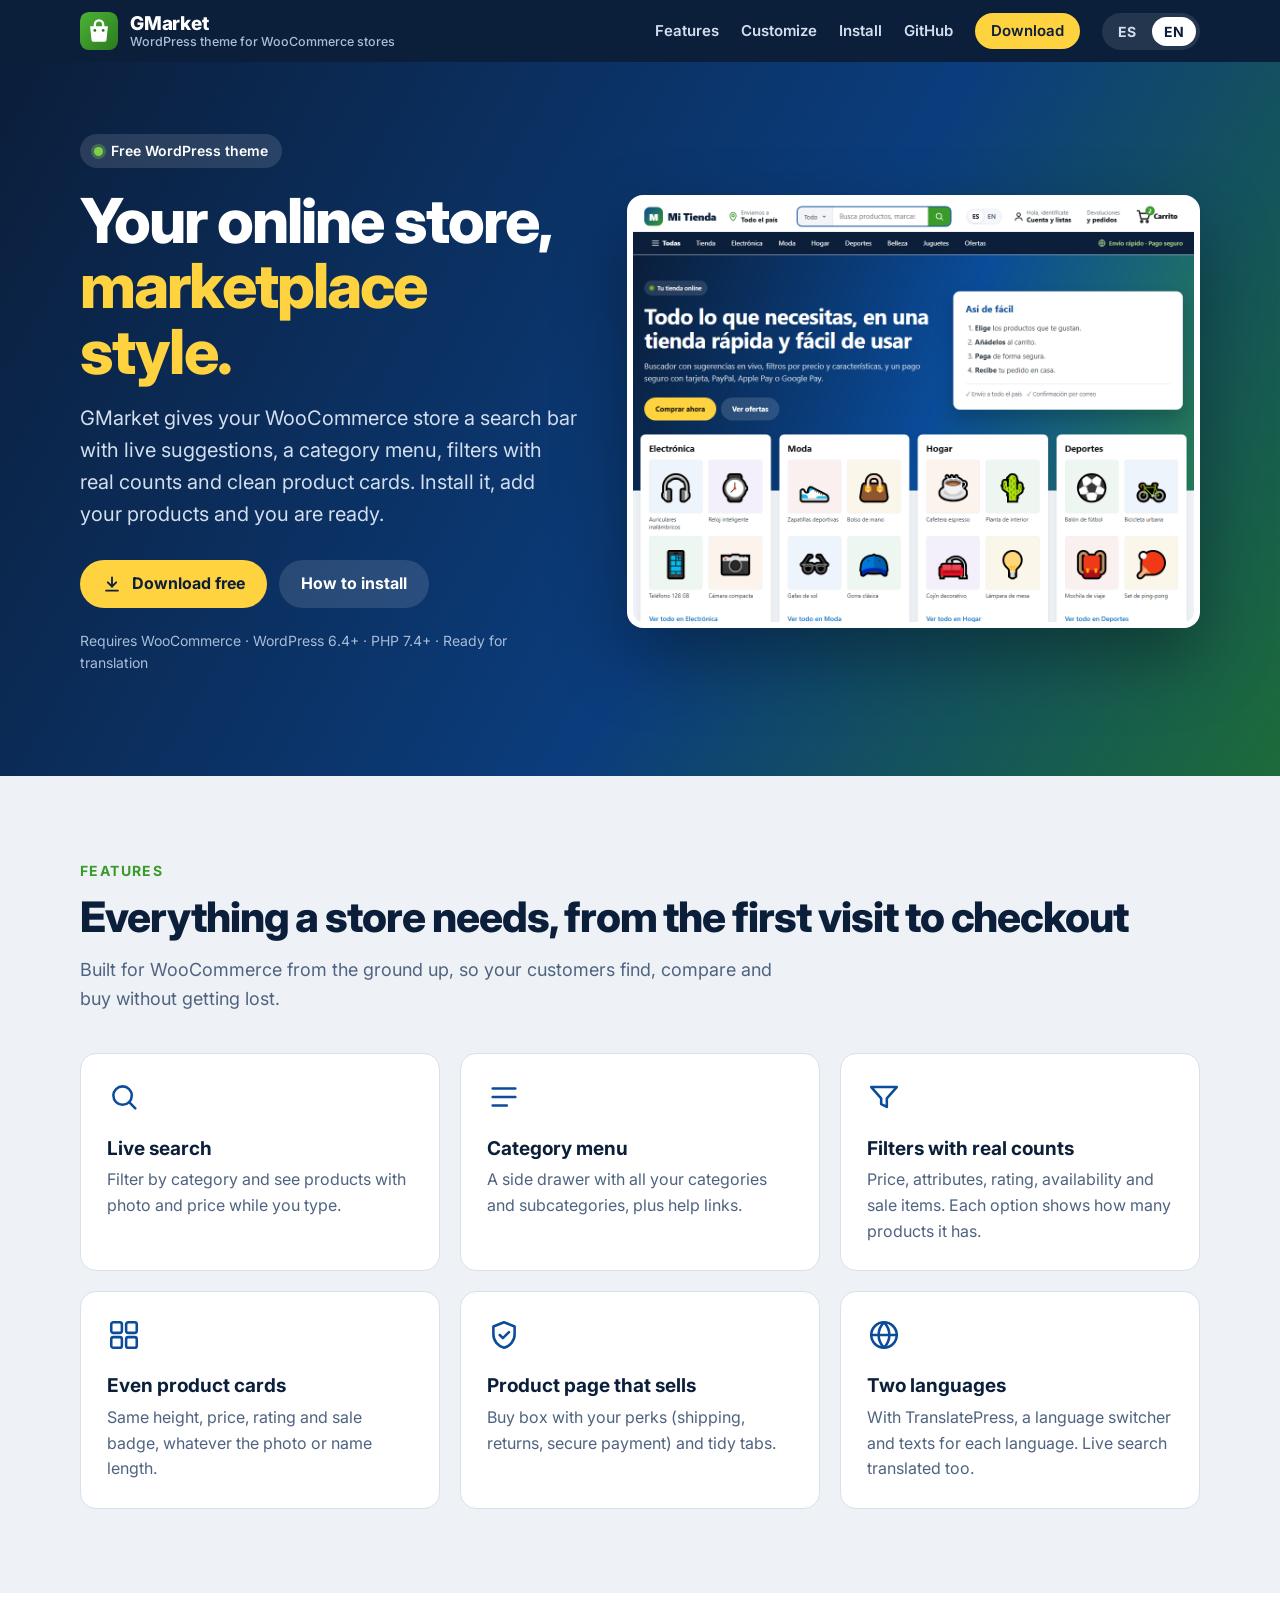
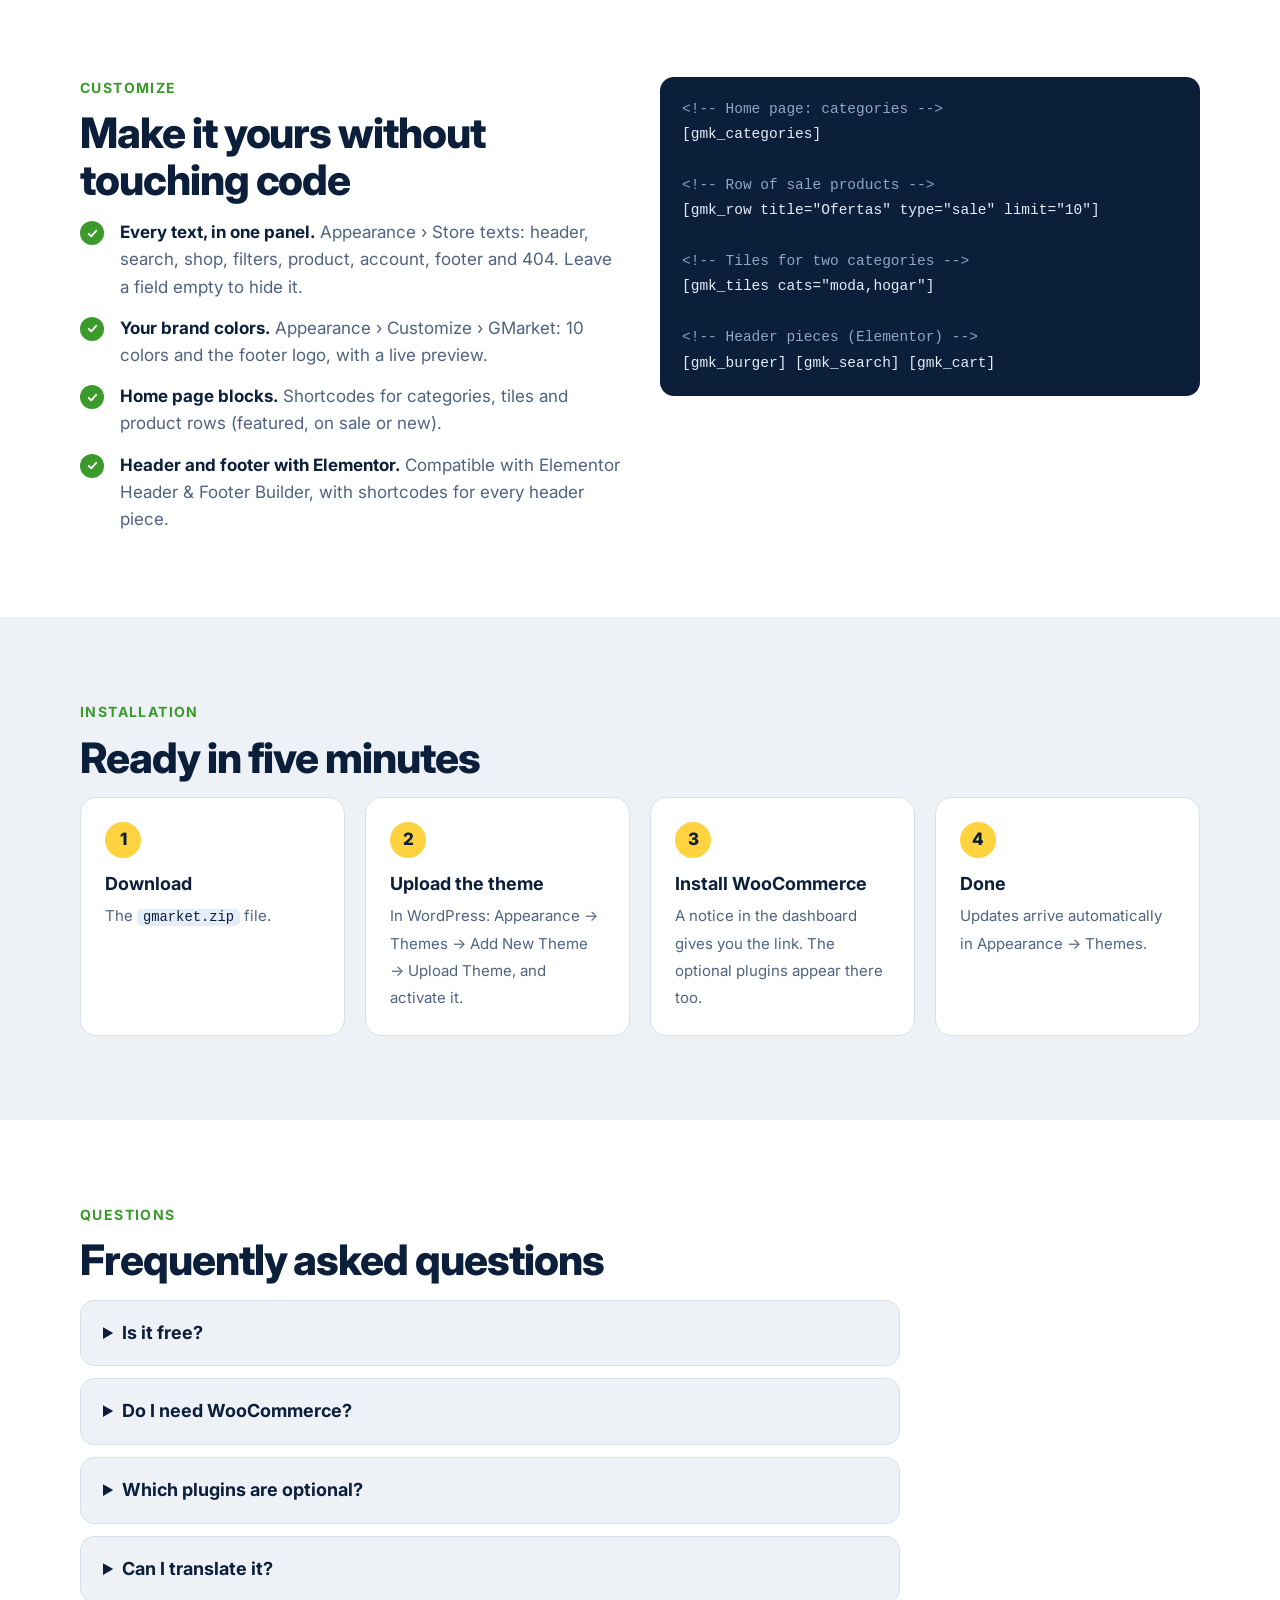
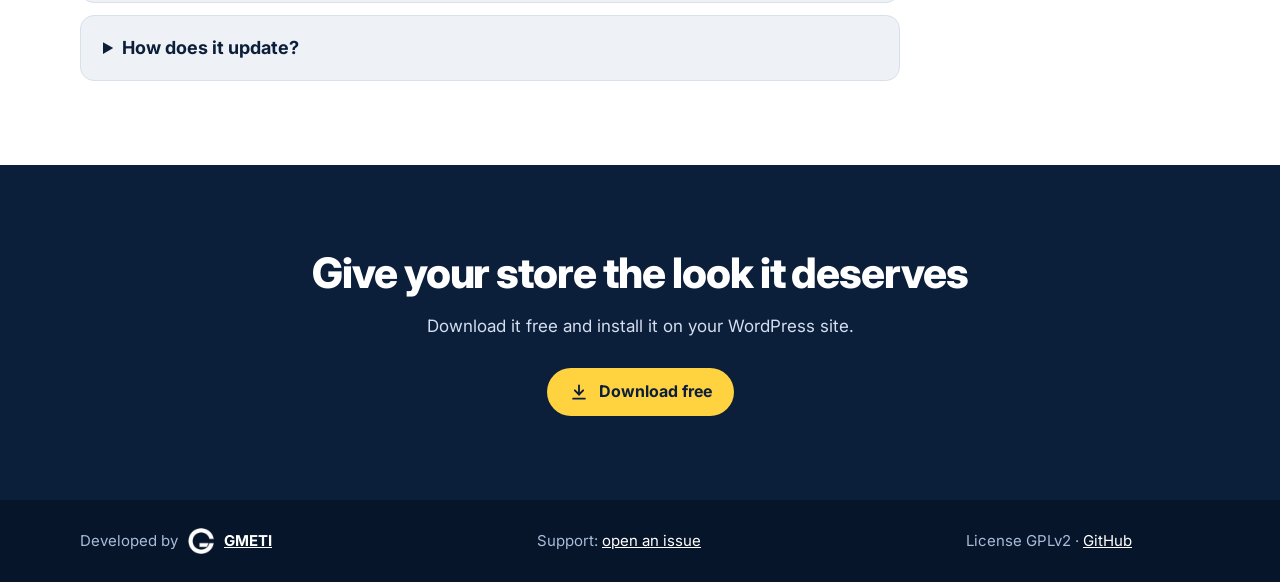
==== docs/index.html @ 99e005b1 "GMarket 1.0.0: tema de WordPress para tiendas WooCommerce, con web del tema (GitHub Pages) Co-Author" ====
<!doctype html>
<html lang="es">
<head>
<meta charset="utf-8">
<meta name="viewport" content="width=device-width, initial-scale=1">
<title>GMarket · Tema de WordPress para tiendas WooCommerce</title>
<meta name="description" content="GMarket es un tema gratis de WordPress para tiendas WooCommerce estilo marketplace: buscador con sugerencias en vivo, filtros con recuentos reales, menú de categorías, textos y colores editables sin tocar código. Por GMETI.">
<link rel="icon" href="img/logo.svg" type="image/svg+xml">
<link rel="apple-touch-icon" href="img/apple-touch-icon.png">
<meta name="theme-color" content="#0b1e3a">
<meta property="og:type" content="website">
<meta property="og:title" content="GMarket · Tema de WordPress para WooCommerce">
<meta property="og:description" content="Tu tienda online con aspecto de marketplace. Tema gratis para WordPress y WooCommerce. Por GMETI.">
<meta property="og:image" content="https://wpdesigndev.github.io/gmarket/img/social-preview.png">
<meta property="og:url" content="https://wpdesigndev.github.io/gmarket/">
<meta name="twitter:card" content="summary_large_image">
<link rel="preconnect" href="https://fonts.googleapis.com">
<link rel="preconnect" href="https://fonts.gstatic.com" crossorigin>
<link href="https://fonts.googleapis.com/css2?family=Inter:wght@400;500;600;700;800&display=swap" rel="stylesheet">
<style>
:root {
	--deep: #0b1e3a;
	--blue: #0a4c9a;
	--blue-soft: #e4edf8;
	--green: #3a9a2a;
	--green-light: #7fcf4a;
	--yellow: #ffd23f;
	--yellow-dark: #f5c518;
	--ink: #0f1f36;
	--muted: #4f6380;
	--line: #d8e0ea;
	--bg: #eef2f6;
	--white: #ffffff;
	--font: "Inter", ui-sans-serif, system-ui, -apple-system, "Segoe UI", sans-serif;
}
* { box-sizing: border-box; }
html { scroll-behavior: smooth; }
@media (prefers-reduced-motion: reduce) { html { scroll-behavior: auto; } }
body { margin: 0; background: var(--bg); color: var(--ink); font-family: var(--font); font-size: 17px; line-height: 1.6; }
img { max-width: 100%; height: auto; display: block; }
a { color: var(--blue); }
a:focus-visible, .btn:focus-visible { outline: 3px solid var(--yellow); outline-offset: 3px; border-radius: 8px; }
.wrap { max-width: 1160px; margin: 0 auto; padding-inline: 20px; }

/* Barra superior */
.top { background: var(--deep); color: var(--white); position: sticky; top: 0; z-index: 10; }
.top .wrap { display: flex; align-items: center; justify-content: space-between; gap: 16px; padding-block: 12px; }
.brand { display: flex; align-items: center; gap: 12px; color: var(--white); text-decoration: none; font-weight: 800; font-size: 19px; letter-spacing: -.01em; min-width: 0; }
.brand img { width: 38px; height: 38px; flex: none; }
.brand-txt { display: flex; flex-direction: column; line-height: 1.15; min-width: 0; }
.brand-tag { font-weight: 500; font-size: 12.5px; color: #a9bcd8; white-space: nowrap; letter-spacing: 0; }
@media (max-width: 640px) { .brand-tag { font-size: 11.5px; white-space: normal; line-height: 1.3; } }
.nav { display: flex; align-items: center; gap: 22px; }
.nav a { color: #d3deee; text-decoration: none; font-weight: 600; font-size: 15px; }
.nav a:hover { color: var(--white); }
.nav a.btn-buy, .nav a.btn-buy:hover { color: var(--deep); }
@media (max-width: 1000px) { .nav .hide-sm { display: none; } }
@media (max-width: 640px) { .nav .nav-dl { display: none; } .top .wrap { padding-block: 10px; } }
.lang { display: flex; gap: 4px; background: rgba(255,255,255,.1); border-radius: 999px; padding: 4px; flex: none; }
.lang button { border: 0; background: transparent; color: #d3deee; font: 700 14px var(--font); padding: 6px 12px; border-radius: 999px; cursor: pointer; }
.lang button[aria-pressed="true"] { background: var(--white); color: var(--deep); }
.lang button:focus-visible { outline: 3px solid var(--yellow); outline-offset: 2px; }
@media (max-width: 420px) { .nav { gap: 10px; } .lang button { padding: 6px 10px; font-size: 13px; } .brand { gap: 10px; } .brand img { width: 34px; height: 34px; } }

/* Botones */
.btn { display: inline-flex; align-items: center; gap: 10px; padding: 14px 22px; border-radius: 999px; font-weight: 700; font-size: 16px; text-decoration: none; line-height: 1.2; }
.btn svg { width: 20px; height: 20px; flex: none; }
.btn-buy { background: var(--yellow); color: var(--deep); }
.btn-buy:hover { background: var(--yellow-dark); }
.btn-ghost { color: var(--white); background: rgba(255,255,255,.12); }
.btn-ghost:hover { background: rgba(255,255,255,.2); }
.btn-sm { padding: 9px 16px; font-size: 14px; }

/* Portada */
.hero { background: linear-gradient(120deg, var(--deep) 0%, #0b3d7d 58%, #1d6b3a 100%); color: var(--white); overflow: hidden; }
.hero .wrap { display: grid; grid-template-columns: minmax(0, 1fr) minmax(0, 1.15fr); gap: 48px; align-items: center; padding-block: 72px 88px; }
@media (max-width: 900px) { .hero .wrap { grid-template-columns: minmax(0, 1fr); padding-block: 48px 64px; } }
.pill { display: inline-flex; align-items: center; gap: 8px; padding: 6px 14px; border-radius: 999px; background: rgba(255,255,255,.12); font-weight: 600; font-size: 14px; }
.pill::before { content: ""; width: 9px; height: 9px; border-radius: 50%; background: var(--green-light); box-shadow: 0 0 0 3px rgba(127,207,74,.3); }
.hero h1 { font-weight: 800; font-size: clamp(38px, 5.6vw, 62px); line-height: 1.05; letter-spacing: -.03em; margin: 20px 0 18px; text-wrap: balance; }
.hero h1 em { font-style: normal; color: var(--yellow); }
.hero p.lead { font-size: 20px; color: #d3deee; margin: 0 0 30px; max-width: 34em; }
.cta { display: flex; flex-wrap: wrap; gap: 12px; }
.hero-media { min-width: 0; }
.shot { display: block; border-radius: 16px; overflow: hidden; background: var(--white); box-shadow: 0 30px 70px rgba(0,0,0,.35); border: 6px solid rgba(255,255,255,.12); }
.meta { margin-top: 22px; font-size: 14px; color: #a9bcd8; }
.stats { display: flex; flex-wrap: wrap; justify-content: center; gap: 10px; margin: 18px 0 0; }
.stats[hidden] { display: none; }
.stats span { display: inline-flex; align-items: center; gap: 8px; padding: 7px 14px; border-radius: 999px; background: rgba(255,255,255,.1); border: 1px solid rgba(255,255,255,.18); color: #d3deee; font-size: 15px; }
.stats svg { width: 18px; height: 18px; flex: none; }
.stats i { font-style: normal; }
.stats b { color: #fff; font-weight: 700; }

/* Secciones */
section { padding-block: 84px; }
.eyebrow { font-weight: 700; font-size: 14px; letter-spacing: .1em; text-transform: uppercase; color: var(--green); margin: 0 0 10px; }
h2 { font-weight: 800; font-size: clamp(30px, 4vw, 42px); line-height: 1.12; letter-spacing: -.025em; color: var(--deep); margin: 0 0 16px; text-wrap: balance; }
.intro { color: var(--muted); max-width: 40em; margin: 0 0 40px; font-size: 18px; }

.grid { display: grid; grid-template-columns: repeat(3, minmax(0, 1fr)); gap: 20px; }
@media (max-width: 900px) { .grid { grid-template-columns: repeat(2, minmax(0, 1fr)); } }
@media (max-width: 600px) { .grid { grid-template-columns: minmax(0, 1fr); } }
.card { background: var(--white); border: 1px solid var(--line); border-radius: 16px; padding: 26px; }
.card svg { width: 34px; height: 34px; color: var(--blue); }
.card h3 { font-weight: 700; font-size: 19px; color: var(--deep); margin: 14px 0 6px; line-height: 1.3; }
.card p { margin: 0; color: var(--muted); font-size: 16px; }

.alt { background: var(--white); }
.alt .card { background: var(--bg); }
.list { list-style: none; padding: 0; margin: 0; display: grid; gap: 14px; }
.list li { display: grid; grid-template-columns: 28px minmax(0, 1fr); gap: 12px; align-items: start; }
.list li::before { content: ""; width: 24px; height: 24px; margin-top: 2px; border-radius: 50%; background: var(--green) url("data:image/svg+xml,%3Csvg xmlns='http://www.w3.org/2000/svg' viewBox='0 0 24 24' fill='none' stroke='white' stroke-width='3' stroke-linecap='round' stroke-linejoin='round'%3E%3Cpath d='M6 12.5l4 4 8-9'/%3E%3C/svg%3E") center / 15px no-repeat; }
.list b { color: var(--deep); }
.list span { color: var(--muted); }
.two { display: grid; grid-template-columns: repeat(2, minmax(0, 1fr)); gap: 40px; align-items: start; }
@media (max-width: 900px) { .two { grid-template-columns: minmax(0, 1fr); } }

pre { margin: 0; background: var(--deep); color: #e7eefb; border-radius: 14px; padding: 20px 22px; overflow-x: auto; font-size: 14.5px; line-height: 1.75; }
pre .c { color: #8ea6c8; }
code { font-size: .92em; background: var(--blue-soft); color: var(--deep); padding: 1px 6px; border-radius: 5px; }
pre code { background: none; color: inherit; padding: 0; font-size: inherit; }

.steps { list-style: none; padding: 0; margin: 0; display: grid; grid-template-columns: repeat(4, minmax(0, 1fr)); gap: 20px; counter-reset: s; }
@media (max-width: 900px) { .steps { grid-template-columns: repeat(2, minmax(0, 1fr)); } }
@media (max-width: 600px) { .steps { grid-template-columns: minmax(0, 1fr); } }
.steps li { background: var(--white); border: 1px solid var(--line); border-radius: 16px; padding: 24px; counter-increment: s; }
.steps li::before { content: counter(s); display: inline-grid; place-items: center; width: 36px; height: 36px; border-radius: 50%; background: var(--yellow); color: var(--deep); font-weight: 800; margin-bottom: 12px; }
.steps b { display: block; color: var(--deep); font-size: 18px; margin-bottom: 4px; }
.steps span { color: var(--muted); font-size: 15px; }

.faq { display: grid; gap: 12px; max-width: 820px; }
details { background: var(--bg); border: 1px solid var(--line); border-radius: 14px; padding: 18px 22px; }
summary { cursor: pointer; font-weight: 700; color: var(--deep); font-size: 18px; }
details p { margin: 10px 0 0; color: var(--muted); }

.band { background: var(--deep); color: var(--white); text-align: center; }
.band h2 { color: var(--white); }
.band p { color: #d3deee; margin: 0 auto 28px; max-width: 34em; }
.band .cta { justify-content: center; }

footer { background: #07152a; color: #a9bcd8; font-size: 15px; }
footer .wrap { display: flex; flex-wrap: wrap; gap: 16px 32px; justify-content: space-between; align-items: center; padding-block: 28px; padding-right: 88px; }
footer a { color: var(--white); }
.by { display: flex; align-items: center; gap: 10px; }
.by img { width: 26px; height: 26px; }
.to-top { position: fixed; right: 20px; bottom: 20px; z-index: 50; width: 52px; height: 52px; border: 0; border-radius: 50%; background: var(--yellow); color: var(--deep); display: grid; place-items: center; cursor: pointer; box-shadow: 0 10px 24px rgba(11,30,58,.3); opacity: 0; visibility: hidden; transform: translateY(12px); transition: opacity .2s, transform .2s, visibility .2s, background .2s; }
.to-top.show { opacity: 1; visibility: visible; transform: none; }
.to-top:hover { background: var(--yellow-dark); }
.to-top:focus-visible { outline: 3px solid var(--blue); outline-offset: 3px; }
@media (prefers-reduced-motion: reduce) { .to-top { transition: none; } }
</style>
</head>
<body>

<header class="top">
	<div class="wrap">
		<a class="brand" href="#"><img src="img/logo.svg" alt=""><span class="brand-txt"><span>GMarket</span><span class="brand-tag" data-en="WordPress theme for WooCommerce stores">Tema de WordPress para tiendas WooCommerce</span></span></a>
		<nav class="nav" aria-label="Principal" data-en-aria="Main">
			<a class="hide-sm" href="#funciones" data-en="Features">Funciones</a>
			<a class="hide-sm" href="#personalizar" data-en="Customize">Personalizar</a>
			<a class="hide-sm" href="#instalar" data-en="Install">Instalación</a>
			<a class="hide-sm" href="https://github.com/wpdesigndev/gmarket">GitHub</a>
			<a class="btn btn-buy btn-sm nav-dl" href="https://github.com/wpdesigndev/gmarket/releases/latest/download/gmarket.zip" data-en="Download">Descargar</a>
			<div class="lang" role="group" aria-label="Idioma / Language"><button type="button" id="b-es" aria-pressed="true" lang="es">ES</button><button type="button" id="b-en" aria-pressed="false" lang="en">EN</button></div>
		</nav>
	</div>
</header>

<main>
<div class="hero">
	<div class="wrap">
		<div>
			<span class="pill" data-en="Free WordPress theme">Tema gratis para WordPress</span>
			<h1 data-en-h="Your online store, &lt;em&gt;marketplace style.&lt;/em&gt;">Tu tienda online, <em>con aspecto de marketplace.</em></h1>
			<p class="lead" data-en="GMarket gives your WooCommerce store a search bar with live suggestions, a category menu, filters with real counts and clean product cards. Install it, add your products and you are ready.">GMarket le da a tu tienda WooCommerce un buscador con sugerencias en vivo, menú de categorías, filtros con recuentos reales y tarjetas de producto limpias. Lo instalas, pones tus productos y listo.</p>
			<div class="cta">
				<a class="btn btn-buy" href="https://github.com/wpdesigndev/gmarket/releases/latest/download/gmarket.zip">
					<svg viewBox="0 0 24 24" fill="none" stroke="currentColor" stroke-width="2.2" stroke-linecap="round" stroke-linejoin="round" aria-hidden="true"><path d="M12 4v11"></path><path d="M7 10l5 5 5-5"></path><path d="M5 20h14"></path></svg>
					<span data-en="Download free">Descargar gratis</span>
				</a>
				<a class="btn btn-ghost" href="#instalar" data-en="How to install">Cómo instalarlo</a>
			</div>
			<p class="meta" data-en="Requires WooCommerce · WordPress 6.4+ · PHP 7.4+ · Ready for translation">Requiere WooCommerce · WordPress 6.4+ · PHP 7.4+ · Listo para traducir</p>
		</div>
		<div class="hero-media">
			<span class="shot"><img src="img/portada.png" alt="Portada de una tienda con GMarket: cabecera con buscador por categorías, menú de categorías y bloques de productos" data-en-alt="Home page of a store using GMarket: header with category search, category menu and product blocks" width="1200" height="900"></span>
			<p class="stats" id="stats" hidden>
				<span><svg viewBox="0 0 24 24" fill="none" stroke="currentColor" stroke-width="2.2" stroke-linecap="round" stroke-linejoin="round" aria-hidden="true"><path d="M12 4v11"></path><path d="M7 10l5 5 5-5"></path><path d="M5 20h14"></path></svg><b></b> <i data-en="downloads">descargas</i></span>
			</p>
		</div>
	</div>
</div>

<section id="funciones">
	<div class="wrap">
		<p class="eyebrow" data-en="Features">Funciones</p>
		<h2 data-en="Everything a store needs, from the first visit to checkout">Todo lo que necesita una tienda, de la primera visita al pago</h2>
		<p class="intro" data-en="Built for WooCommerce from the ground up, so your customers find, compare and buy without getting lost.">Hecho para WooCommerce desde el principio, para que tus clientes encuentren, comparen y compren sin perderse.</p>
		<div class="grid">
			<div class="card">
				<svg viewBox="0 0 24 24" fill="none" stroke="currentColor" stroke-width="1.8" stroke-linecap="round" stroke-linejoin="round" aria-hidden="true"><circle cx="11" cy="11" r="6.5"></circle><path d="M20 20l-4.2-4.2"></path></svg>
				<h3 data-en="Live search">Buscador en vivo</h3>
				<p data-en="Filter by category and see products with photo and price while you type.">Filtra por categoría y muestra productos con foto y precio mientras escribes.</p>
			</div>
			<div class="card">
				<svg viewBox="0 0 24 24" fill="none" stroke="currentColor" stroke-width="1.8" stroke-linecap="round" stroke-linejoin="round" aria-hidden="true"><path d="M4 6h16M4 12h16M4 18h10"></path></svg>
				<h3 data-en="Category menu">Menú de categorías</h3>
				<p data-en="A side drawer with all your categories and subcategories, plus help links.">Un menú lateral con todas tus categorías y subcategorías, y enlaces de ayuda.</p>
			</div>
			<div class="card">
				<svg viewBox="0 0 24 24" fill="none" stroke="currentColor" stroke-width="1.8" stroke-linecap="round" stroke-linejoin="round" aria-hidden="true"><path d="M3 5h18l-7 8v6l-4-2v-4z"></path></svg>
				<h3 data-en="Filters with real counts">Filtros con recuentos reales</h3>
				<p data-en="Price, attributes, rating, availability and sale items. Each option shows how many products it has.">Precio, atributos, valoración, disponibilidad y ofertas. Cada opción dice cuántos productos tiene.</p>
			</div>
			<div class="card">
				<svg viewBox="0 0 24 24" fill="none" stroke="currentColor" stroke-width="1.8" stroke-linecap="round" stroke-linejoin="round" aria-hidden="true"><rect x="3" y="3" width="7.5" height="7.5" rx="1.5"></rect><rect x="13.5" y="3" width="7.5" height="7.5" rx="1.5"></rect><rect x="3" y="13.5" width="7.5" height="7.5" rx="1.5"></rect><rect x="13.5" y="13.5" width="7.5" height="7.5" rx="1.5"></rect></svg>
				<h3 data-en="Even product cards">Tarjetas de producto uniformes</h3>
				<p data-en="Same height, price, rating and sale badge, whatever the photo or name length.">Misma altura, precio, valoración y etiqueta de oferta, sea cual sea la foto o el nombre.</p>
			</div>
			<div class="card">
				<svg viewBox="0 0 24 24" fill="none" stroke="currentColor" stroke-width="1.8" stroke-linecap="round" stroke-linejoin="round" aria-hidden="true"><path d="M12 3l7.5 3v5.5c0 4.6-3.2 8.3-7.5 9.5-4.3-1.2-7.5-4.9-7.5-9.5V6z"></path><path d="M9 12l2.2 2.2L15.5 10"></path></svg>
				<h3 data-en="Product page that sells">Ficha que vende</h3>
				<p data-en="Buy box with your perks (shipping, returns, secure payment) and tidy tabs.">Bloque de compra con tus ventajas (envío, devoluciones, pago seguro) y pestañas ordenadas.</p>
			</div>
			<div class="card">
				<svg viewBox="0 0 24 24" fill="none" stroke="currentColor" stroke-width="1.8" stroke-linecap="round" stroke-linejoin="round" aria-hidden="true"><circle cx="12" cy="12" r="9"></circle><path d="M3 12h18M12 3c2.5 2.6 3.8 5.6 3.8 9s-1.3 6.4-3.8 9c-2.5-2.6-3.8-5.6-3.8-9S9.5 5.6 12 3z"></path></svg>
				<h3 data-en="Two languages">Dos idiomas</h3>
				<p data-en="With TranslatePress, a language switcher and texts for each language. Live search translated too.">Con TranslatePress, selector de idioma y textos para cada idioma. También el buscador en vivo.</p>
			</div>
		</div>
	</div>
</section>

<section class="alt" id="personalizar">
	<div class="wrap two">
		<div>
			<p class="eyebrow" data-en="Customize">Personalizar</p>
			<h2 data-en="Make it yours without touching code">Hazlo tuyo sin tocar código</h2>
			<ul class="list">
				<li data-en-h="&lt;div&gt;&lt;b&gt;Every text, in one panel.&lt;/b&gt; &lt;span&gt;Appearance › Store texts: header, search, shop, filters, product, account, footer and 404. Leave a field empty to hide it.&lt;/span&gt;&lt;/div&gt;"><div><b>Todos los textos, en un panel.</b> <span>Apariencia › Textos de la tienda: cabecera, buscador, tienda, filtros, ficha, cuenta, pie y 404. Si dejas un campo vacío, se oculta.</span></div></li>
				<li data-en-h="&lt;div&gt;&lt;b&gt;Your brand colors.&lt;/b&gt; &lt;span&gt;Appearance › Customize › GMarket: 10 colors and the footer logo, with a live preview.&lt;/span&gt;&lt;/div&gt;"><div><b>Los colores de tu marca.</b> <span>Apariencia › Personalizar › GMarket: 10 colores y el logo del pie, con vista previa al momento.</span></div></li>
				<li data-en-h="&lt;div&gt;&lt;b&gt;Home page blocks.&lt;/b&gt; &lt;span&gt;Shortcodes for categories, tiles and product rows (featured, on sale or new).&lt;/span&gt;&lt;/div&gt;"><div><b>Bloques para la portada.</b> <span>Shortcodes para categorías, mosaicos y filas de productos (destacados, en oferta o nuevos).</span></div></li>
				<li data-en-h="&lt;div&gt;&lt;b&gt;Header and footer with Elementor.&lt;/b&gt; &lt;span&gt;Compatible with Elementor Header &amp;amp; Footer Builder, with shortcodes for every header piece.&lt;/span&gt;&lt;/div&gt;"><div><b>Cabecera y pie con Elementor.</b> <span>Compatible con Elementor Header &amp; Footer Builder, con shortcodes para cada pieza de la cabecera.</span></div></li>
			</ul>
		</div>
		<pre><code><span class="c" data-en="&lt;!-- Home page: categories --&gt;">&lt;!-- Portada: categorías --&gt;</span>
[gmk_categories]

<span class="c" data-en="&lt;!-- Row of sale products --&gt;">&lt;!-- Fila de productos en oferta --&gt;</span>
[gmk_row title="Ofertas" type="sale" limit="10"]

<span class="c" data-en="&lt;!-- Tiles for two categories --&gt;">&lt;!-- Mosaico de dos categorías --&gt;</span>
[gmk_tiles cats="moda,hogar"]

<span class="c" data-en="&lt;!-- Header pieces (Elementor) --&gt;">&lt;!-- Piezas de cabecera (Elementor) --&gt;</span>
[gmk_burger] [gmk_search] [gmk_cart]</code></pre>
	</div>
</section>

<section id="instalar">
	<div class="wrap">
		<p class="eyebrow" data-en="Installation">Instalación</p>
		<h2 data-en="Ready in five minutes">Listo en cinco minutos</h2>
		<ol class="steps">
			<li data-en-h="&lt;b&gt;Download&lt;/b&gt;&lt;span&gt;The &lt;code&gt;gmarket.zip&lt;/code&gt; file.&lt;/span&gt;"><b>Descarga</b><span>El archivo <code>gmarket.zip</code>.</span></li>
			<li data-en-h="&lt;b&gt;Upload the theme&lt;/b&gt;&lt;span&gt;In WordPress: Appearance → Themes → Add New Theme → Upload Theme, and activate it.&lt;/span&gt;"><b>Sube el tema</b><span>En WordPress: Apariencia → Temas → Añadir nuevo tema → Subir tema, y actívalo.</span></li>
			<li data-en-h="&lt;b&gt;Install WooCommerce&lt;/b&gt;&lt;span&gt;A notice in the dashboard gives you the link. The optional plugins appear there too.&lt;/span&gt;"><b>Instala WooCommerce</b><span>Un aviso en el escritorio te da el enlace. También ahí salen los plugins opcionales.</span></li>
			<li data-en-h="&lt;b&gt;Done&lt;/b&gt;&lt;span&gt;Updates arrive automatically in Appearance → Themes.&lt;/span&gt;"><b>Listo</b><span>Las actualizaciones llegan solas a Apariencia → Temas.</span></li>
		</ol>
	</div>
</section>

<section class="alt">
	<div class="wrap">
		<p class="eyebrow" data-en="Questions">Preguntas</p>
		<h2 data-en="Frequently asked questions">Preguntas frecuentes</h2>
		<div class="faq">
			<details>
				<summary data-en="Is it free?">¿Es gratis?</summary>
				<p data-en="Yes. GMarket is free and open source, under the GPL license.">Sí. GMarket es gratuito y de código abierto, con licencia GPL.</p>
			</details>
			<details>
				<summary data-en="Do I need WooCommerce?">¿Necesito WooCommerce?</summary>
				<p data-en="For the store, yes. Without WooCommerce the theme still works as a normal theme (pages and blog), and a notice reminds you to install it.">Para la tienda, sí. Sin WooCommerce el tema funciona como un tema normal (páginas y blog), y un aviso te recuerda instalarlo.</p>
			</details>
			<details>
				<summary data-en="Which plugins are optional?">¿Qué plugins son opcionales?</summary>
				<p data-en="Elementor Header &amp; Footer Builder (to design the header and footer), TranslatePress (second language) and YITH WooCommerce Wishlist (wish list). The theme works without them.">Elementor Header &amp; Footer Builder (para diseñar cabecera y pie), TranslatePress (segundo idioma) y YITH WooCommerce Wishlist (lista de deseos). El tema funciona sin ellos.</p>
			</details>
			<details>
				<summary data-en="Can I translate it?">¿Se puede traducir?</summary>
				<p data-en-h="Yes. It includes the &lt;code&gt;languages/gmarket.pot&lt;/code&gt; template to translate it with Poedit or Loco Translate, and every store text can be changed from the panel.">Sí. Incluye la plantilla <code>languages/gmarket.pot</code> para traducirlo con Poedit o Loco Translate, y todos los textos de la tienda se cambian desde el panel.</p>
			</details>
			<details>
				<summary data-en="How does it update?">¿Cómo se actualiza?</summary>
				<p data-en="When a new version is out, the notice appears in Appearance → Themes and it updates with one click. The theme only checks which version is the latest; it sends no data about your store or your customers.">Cuando hay una versión nueva, aparece el aviso en Apariencia → Temas y se actualiza con un clic. El tema solo consulta cuál es la última versión; no envía datos de tu tienda ni de tus clientes.</p>
			</details>
		</div>
	</div>
</section>

<section class="band">
	<div class="wrap">
		<h2 data-en="Give your store the look it deserves">Dale a tu tienda el aspecto que merece</h2>
		<p data-en="Download it free and install it on your WordPress site.">Descárgalo gratis e instálalo en tu WordPress.</p>
		<div class="cta">
			<a class="btn btn-buy" href="https://github.com/wpdesigndev/gmarket/releases/latest/download/gmarket.zip">
				<svg viewBox="0 0 24 24" fill="none" stroke="currentColor" stroke-width="2.2" stroke-linecap="round" stroke-linejoin="round" aria-hidden="true"><path d="M12 4v11"></path><path d="M7 10l5 5 5-5"></path><path d="M5 20h14"></path></svg>
				<span data-en="Download free">Descargar gratis</span>
			</a>
		</div>
	</div>
</section>
</main>

<footer>
	<div class="wrap">
		<div class="by"><span data-en="Developed by">Desarrollado por</span> <img src="img/gmeti-white.png" alt=""><a href="https://gmeti.com" target="_blank" rel="noopener noreferrer"><b>GMETI</b></a></div>
		<div><span data-en="Support:">Soporte:</span> <a href="https://github.com/wpdesigndev/gmarket/issues" data-en="open an issue">abre una incidencia</a></div>
		<div><span data-en="License">Licencia</span> GPLv2 · <a href="https://github.com/wpdesigndev/gmarket">GitHub</a></div>
	</div>
</footer>

<button type="button" class="to-top" id="to-top" aria-label="Volver arriba" data-en-aria="Back to top"><svg width="24" height="24" viewBox="0 0 24 24" fill="none" stroke="currentColor" stroke-width="2.6" stroke-linecap="round" stroke-linejoin="round" aria-hidden="true"><path d="M12 19V5"></path><path d="M5 12l7-7 7 7"></path></svg></button>
<script>
(function () {
	var b = document.getElementById('to-top');
	function onScroll() { b.classList.toggle('show', window.scrollY > 600); }
	window.addEventListener('scroll', onScroll, { passive: true });
	onScroll();
	b.addEventListener('click', function () {
		var reduce = window.matchMedia && window.matchMedia('(prefers-reduced-motion: reduce)').matches;
		window.scrollTo({ top: 0, behavior: reduce ? 'auto' : 'smooth' });
	});
})();
</script>
<script>
(function () {
	var ES = { title: document.title, desc: document.querySelector('meta[name=description]').getAttribute('content') };
	var EN = {
		title: 'GMarket · WordPress theme for WooCommerce stores',
		desc: 'GMarket is a free WordPress theme for marketplace-style WooCommerce stores: live search suggestions, filters with real counts, category menu, texts and colors you can edit without code. By GMETI.'
	};
	var bes = document.getElementById('b-es'), ben = document.getElementById('b-en');
	function each(sel, fn) { Array.prototype.forEach.call(document.querySelectorAll(sel), fn); }
	window.gmkLang = 'es';
	function set(l) {
		var en = l === 'en';
		window.gmkLang = l;
		document.documentElement.lang = l;
		document.title = en ? EN.title : ES.title;
		document.querySelector('meta[name=description]').setAttribute('content', en ? EN.desc : ES.desc);
		each('[data-en]', function (n) { if (n.dataset.es === undefined) n.dataset.es = n.textContent; n.textContent = en ? n.dataset.en : n.dataset.es; });
		each('[data-en-h]', function (n) { if (n.dataset.esH === undefined) n.dataset.esH = n.innerHTML; n.innerHTML = en ? n.dataset.enH : n.dataset.esH; });
		each('[data-en-alt]', function (n) { if (n.dataset.esAlt === undefined) n.dataset.esAlt = n.alt; n.alt = en ? n.dataset.enAlt : n.dataset.esAlt; });
		each('[data-en-aria]', function (n) { if (n.dataset.esAria === undefined) n.dataset.esAria = n.getAttribute('aria-label'); n.setAttribute('aria-label', en ? n.dataset.enAria : n.dataset.esAria); });
		bes.setAttribute('aria-pressed', String(!en)); ben.setAttribute('aria-pressed', String(en));
		try { localStorage.setItem('gmk-lang', l); } catch (e) {}
		if (window.gmkStats) window.gmkStats();
	}
	bes.addEventListener('click', function () { set('es'); });
	ben.addEventListener('click', function () { set('en'); });
	var saved = (function () { try { return localStorage.getItem('gmk-lang'); } catch (e) { return null; } })();
	var nav = (navigator.language || '').toLowerCase();
	var want = location.hash === '#en' ? 'en' : location.hash === '#es' ? 'es' : saved ? saved : (nav !== '' && nav.indexOf('es') !== 0 ? 'en' : 'es');
	if (want === 'en') set('en');
})();
</script>
<script>
(function () {
	var box = document.getElementById('stats'), total = 0;
	function render() {
		if (!total) return;
		var en = window.gmkLang === 'en', i = box.querySelector('i');
		box.querySelector('b').textContent = total.toLocaleString(en ? 'en-US' : 'es-ES');
		var word = en ? i.dataset.en : (i.dataset.es !== undefined ? i.dataset.es : i.textContent);
		i.textContent = total === 1 ? word.replace(/s$/, '') : word;
	}
	window.gmkStats = render;
	fetch('https://api.github.com/repos/wpdesigndev/gmarket/releases?per_page=100')
		.then(function (r) { if (!r.ok) throw 0; return r.json(); })
		.then(function (list) {
			list.forEach(function (rel) { (rel.assets || []).forEach(function (a) { if (a.name === 'gmarket.zip') total += a.download_count || 0; }); });
			if (total > 0) { box.hidden = false; render(); }
		})
		.catch(function () {});
})();
</script>
</body>
</html>
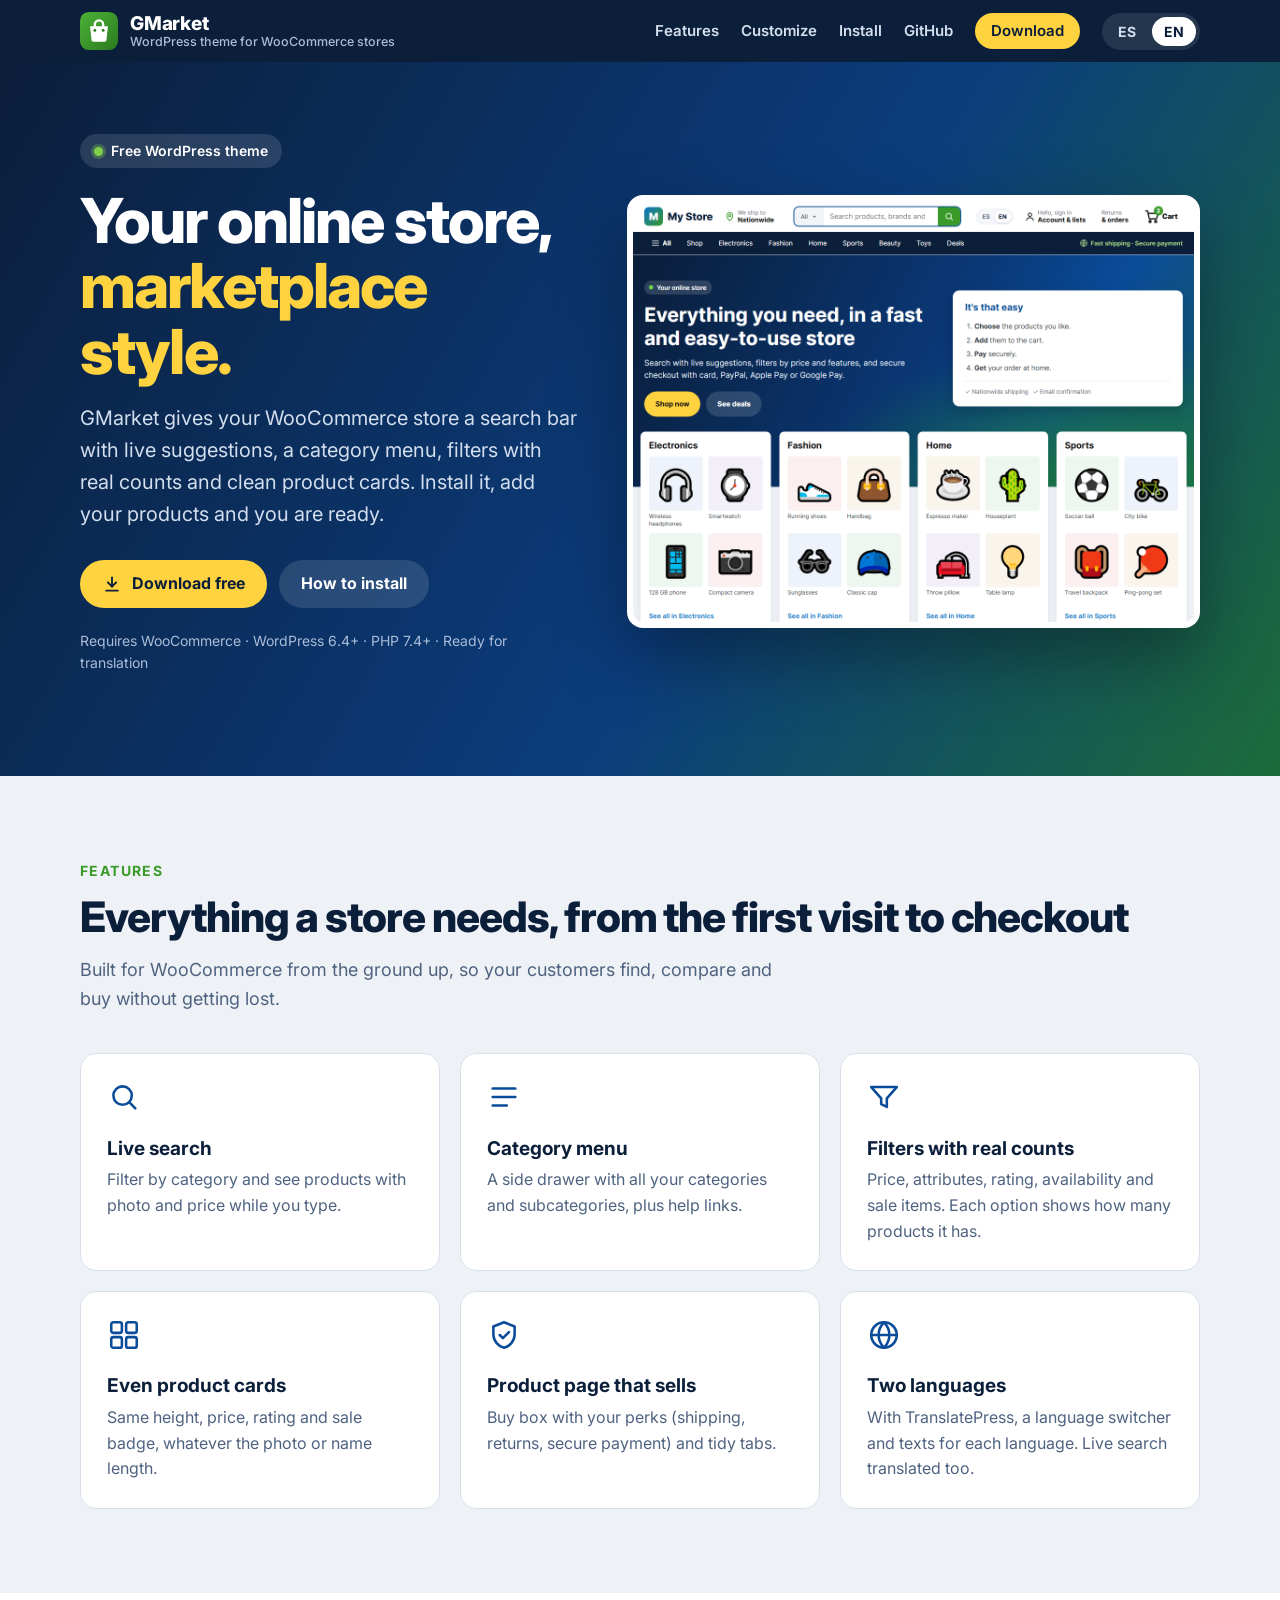
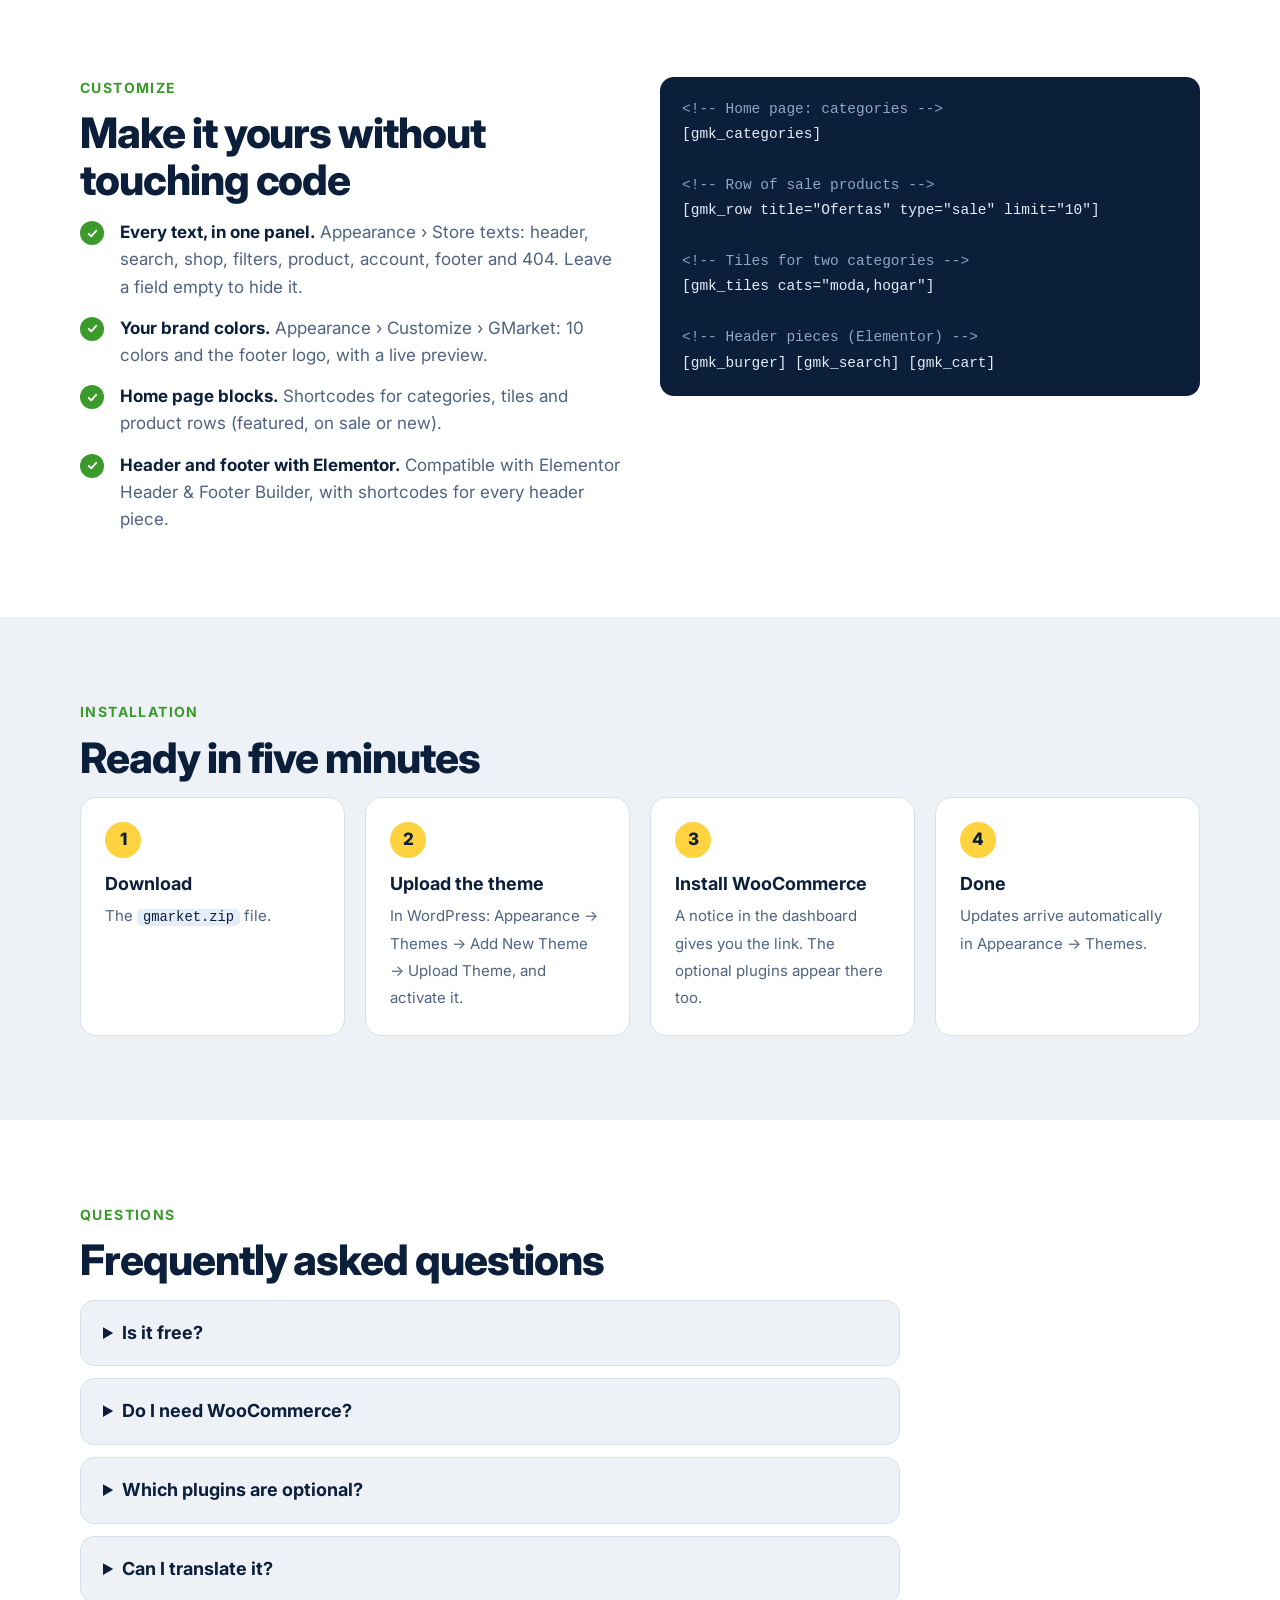
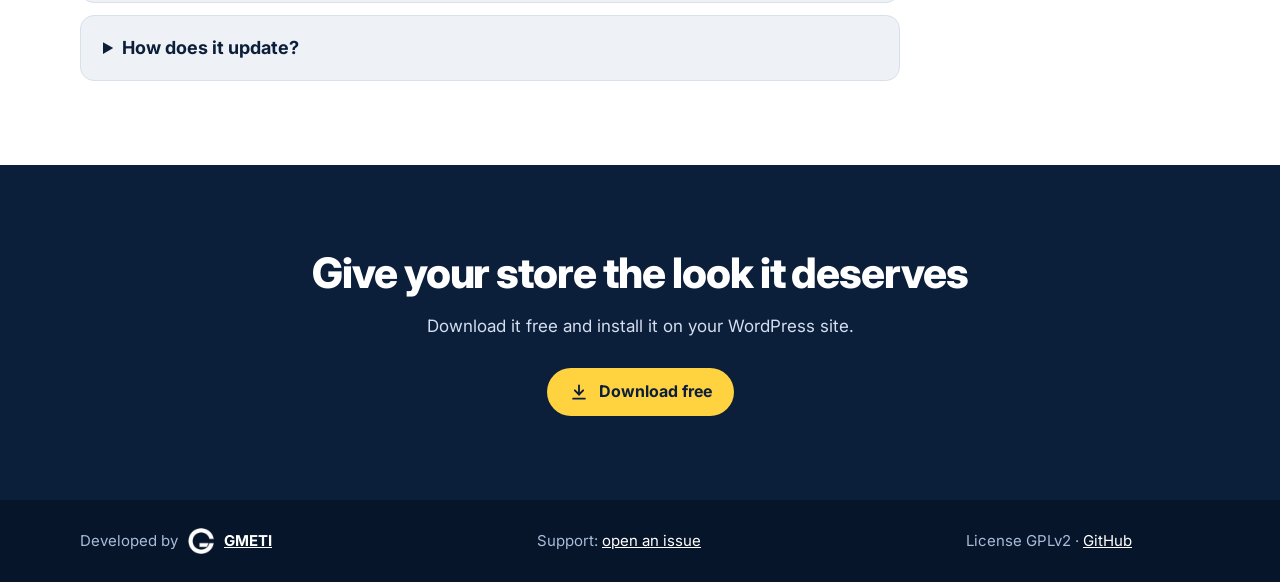
==== commit f2a1edf4: "Web del tema: captura en inglés y contador de visitas y descargas - La captura de la portada cambia " ====
--- a/docs/index.html
+++ b/docs/index.html
@@ -85,7 +85,7 @@
 .shot { display: block; border-radius: 16px; overflow: hidden; background: var(--white); box-shadow: 0 30px 70px rgba(0,0,0,.35); border: 6px solid rgba(255,255,255,.12); }
 .meta { margin-top: 22px; font-size: 14px; color: #a9bcd8; }
 .stats { display: flex; flex-wrap: wrap; justify-content: center; gap: 10px; margin: 18px 0 0; }
-.stats[hidden] { display: none; }
+.stats[hidden], .stats span[hidden] { display: none; }
 .stats span { display: inline-flex; align-items: center; gap: 8px; padding: 7px 14px; border-radius: 999px; background: rgba(255,255,255,.1); border: 1px solid rgba(255,255,255,.18); color: #d3deee; font-size: 15px; }
 .stats svg { width: 18px; height: 18px; flex: none; }
 .stats i { font-style: normal; }
@@ -183,9 +183,10 @@
 			<p class="meta" data-en="Requires WooCommerce · WordPress 6.4+ · PHP 7.4+ · Ready for translation">Requiere WooCommerce · WordPress 6.4+ · PHP 7.4+ · Listo para traducir</p>
 		</div>
 		<div class="hero-media">
-			<span class="shot"><img src="img/portada.png" alt="Portada de una tienda con GMarket: cabecera con buscador por categorías, menú de categorías y bloques de productos" data-en-alt="Home page of a store using GMarket: header with category search, category menu and product blocks" width="1200" height="900"></span>
+			<span class="shot"><img src="img/portada.png" data-en-src="img/en/portada.png" alt="Portada de una tienda con GMarket: cabecera con buscador por categorías, menú de categorías y bloques de productos" data-en-alt="Home page of a store using GMarket: header with category search, category menu and product blocks" width="1200" height="900"></span>
 			<p class="stats" id="stats" hidden>
-				<span><svg viewBox="0 0 24 24" fill="none" stroke="currentColor" stroke-width="2.2" stroke-linecap="round" stroke-linejoin="round" aria-hidden="true"><path d="M12 4v11"></path><path d="M7 10l5 5 5-5"></path><path d="M5 20h14"></path></svg><b></b> <i data-en="downloads">descargas</i></span>
+				<span id="st-v" hidden><svg viewBox="0 0 24 24" fill="none" stroke="currentColor" stroke-width="2" stroke-linecap="round" stroke-linejoin="round" aria-hidden="true"><path d="M2 12s3.6-7 10-7 10 7 10 7-3.6 7-10 7S2 12 2 12z"></path><circle cx="12" cy="12" r="3"></circle></svg><b></b> <i data-en="visits">visitas</i></span>
+				<span id="st-d" hidden><svg viewBox="0 0 24 24" fill="none" stroke="currentColor" stroke-width="2.2" stroke-linecap="round" stroke-linejoin="round" aria-hidden="true"><path d="M12 4v11"></path><path d="M7 10l5 5 5-5"></path><path d="M5 20h14"></path></svg><b></b> <i data-en="downloads">descargas</i></span>
 			</p>
 		</div>
 	</div>
@@ -353,6 +354,7 @@
 		each('[data-en]', function (n) { if (n.dataset.es === undefined) n.dataset.es = n.textContent; n.textContent = en ? n.dataset.en : n.dataset.es; });
 		each('[data-en-h]', function (n) { if (n.dataset.esH === undefined) n.dataset.esH = n.innerHTML; n.innerHTML = en ? n.dataset.enH : n.dataset.esH; });
 		each('[data-en-alt]', function (n) { if (n.dataset.esAlt === undefined) n.dataset.esAlt = n.alt; n.alt = en ? n.dataset.enAlt : n.dataset.esAlt; });
+		each('[data-en-src]', function (n) { if (n.dataset.esSrc === undefined) n.dataset.esSrc = n.getAttribute('src'); n.setAttribute('src', en ? n.dataset.enSrc : n.dataset.esSrc); });
 		each('[data-en-aria]', function (n) { if (n.dataset.esAria === undefined) n.dataset.esAria = n.getAttribute('aria-label'); n.setAttribute('aria-label', en ? n.dataset.enAria : n.dataset.esAria); });
 		bes.setAttribute('aria-pressed', String(!en)); ben.setAttribute('aria-pressed', String(en));
 		try { localStorage.setItem('gmk-lang', l); } catch (e) {}
@@ -368,23 +370,37 @@
 </script>
 <script>
 (function () {
-	var box = document.getElementById('stats'), total = 0;
+	var box = document.getElementById('stats'), counts = {};
 	function render() {
-		if (!total) return;
-		var en = window.gmkLang === 'en', i = box.querySelector('i');
-		box.querySelector('b').textContent = total.toLocaleString(en ? 'en-US' : 'es-ES');
-		var word = en ? i.dataset.en : (i.dataset.es !== undefined ? i.dataset.es : i.textContent);
-		i.textContent = total === 1 ? word.replace(/s$/, '') : word;
+		var en = window.gmkLang === 'en';
+		Object.keys(counts).forEach(function (id) {
+			var n = counts[id], el = document.getElementById(id), i = el.querySelector('i');
+			el.querySelector('b').textContent = n.toLocaleString(en ? 'en-US' : 'es-ES');
+			var word = en ? i.dataset.en : (i.dataset.es !== undefined ? i.dataset.es : i.textContent);
+			i.textContent = n === 1 ? word.replace(/s$/, '') : word;
+		});
 	}
 	window.gmkStats = render;
+	function show(id, n) {
+		if (!n || n < 1) return;
+		counts[id] = n;
+		document.getElementById(id).hidden = false; box.hidden = false;
+		render();
+	}
+	fetch('https://gmarket.goatcounter.com/counter/TOTAL.json')
+		.then(function (r) { if (!r.ok) throw 0; return r.json(); })
+		.then(function (d) { show('st-v', parseInt(String(d.count).replace(/\D/g, ''), 10)); })
+		.catch(function () {});
 	fetch('https://api.github.com/repos/wpdesigndev/gmarket/releases?per_page=100')
 		.then(function (r) { if (!r.ok) throw 0; return r.json(); })
 		.then(function (list) {
-			list.forEach(function (rel) { (rel.assets || []).forEach(function (a) { if (a.name === 'gmarket.zip') total += a.download_count || 0; }); });
-			if (total > 0) { box.hidden = false; render(); }
+			var n = 0;
+			list.forEach(function (rel) { (rel.assets || []).forEach(function (a) { if (a.name === 'gmarket.zip') n += a.download_count || 0; }); });
+			show('st-d', n);
 		})
 		.catch(function () {});
 })();
 </script>
+<script data-goatcounter="https://gmarket.goatcounter.com/count" async src="https://gc.zgo.at/count.js"></script>
 </body>
 </html>
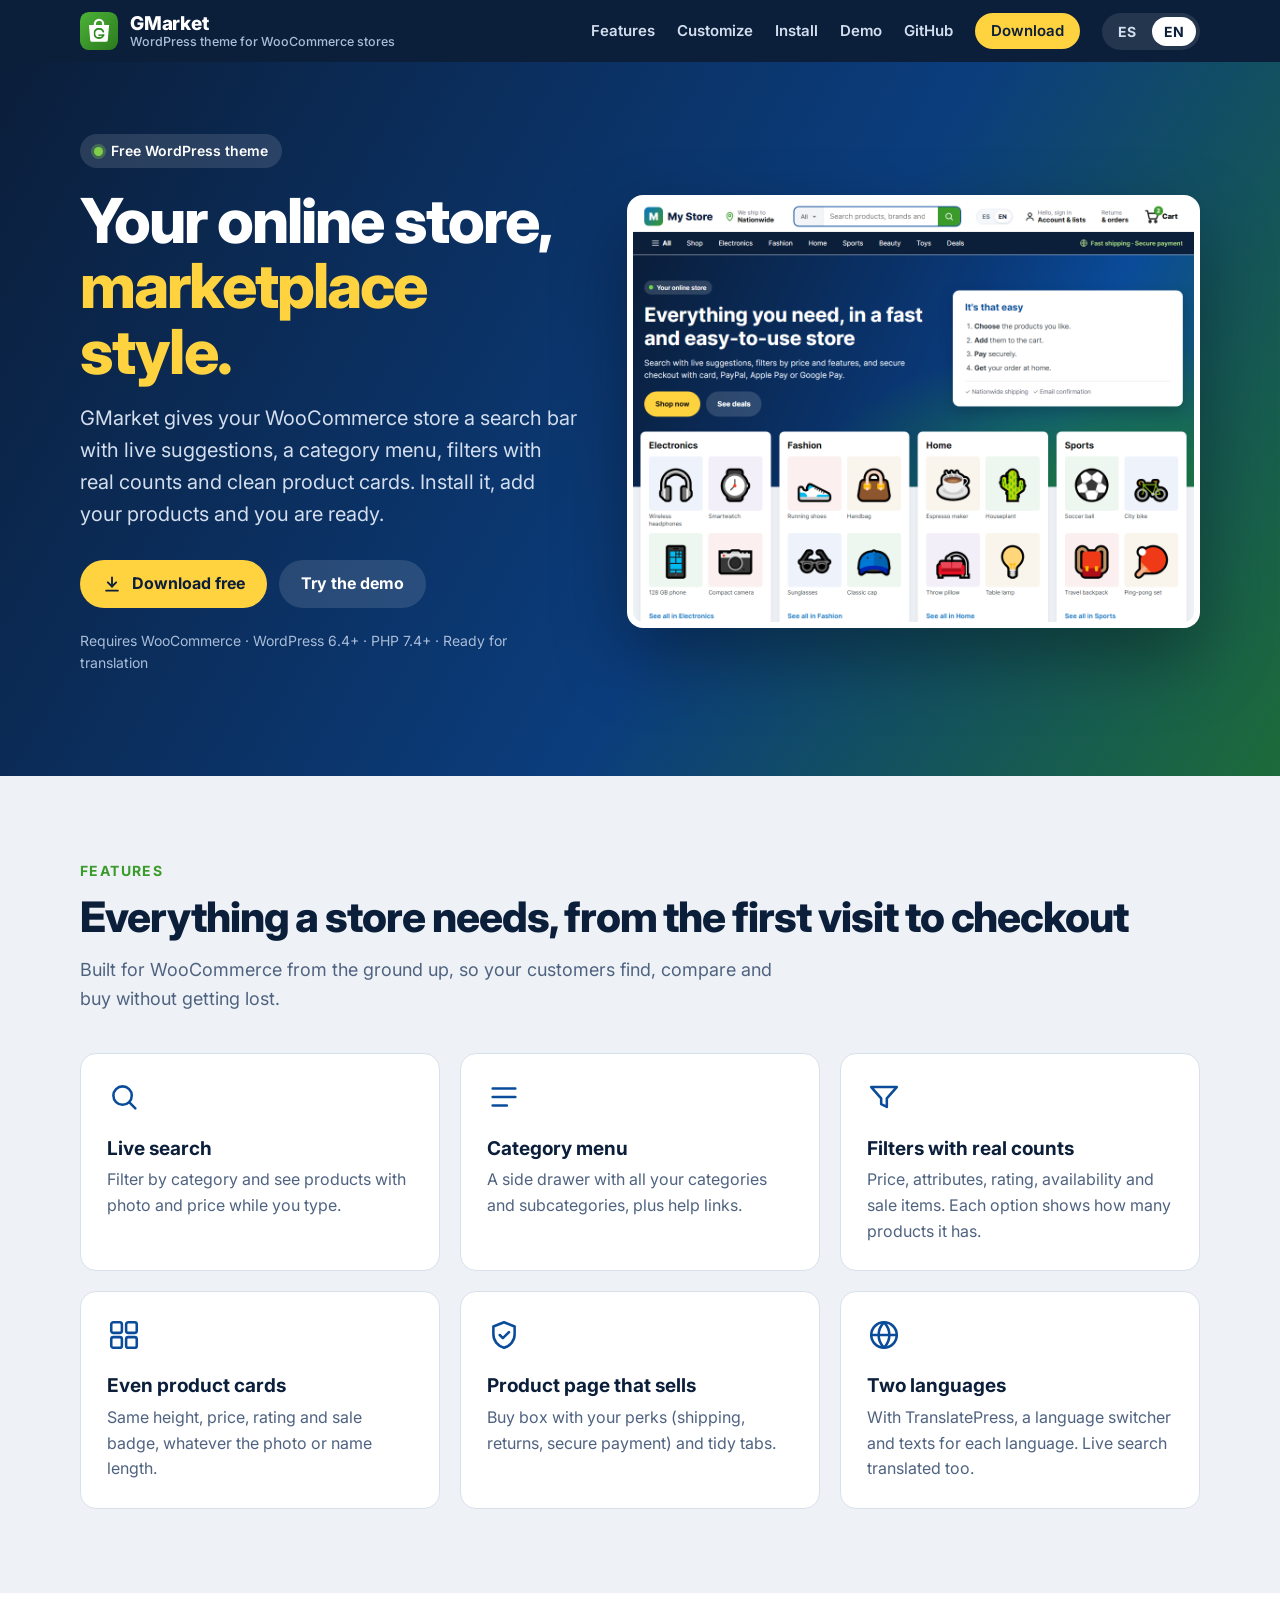
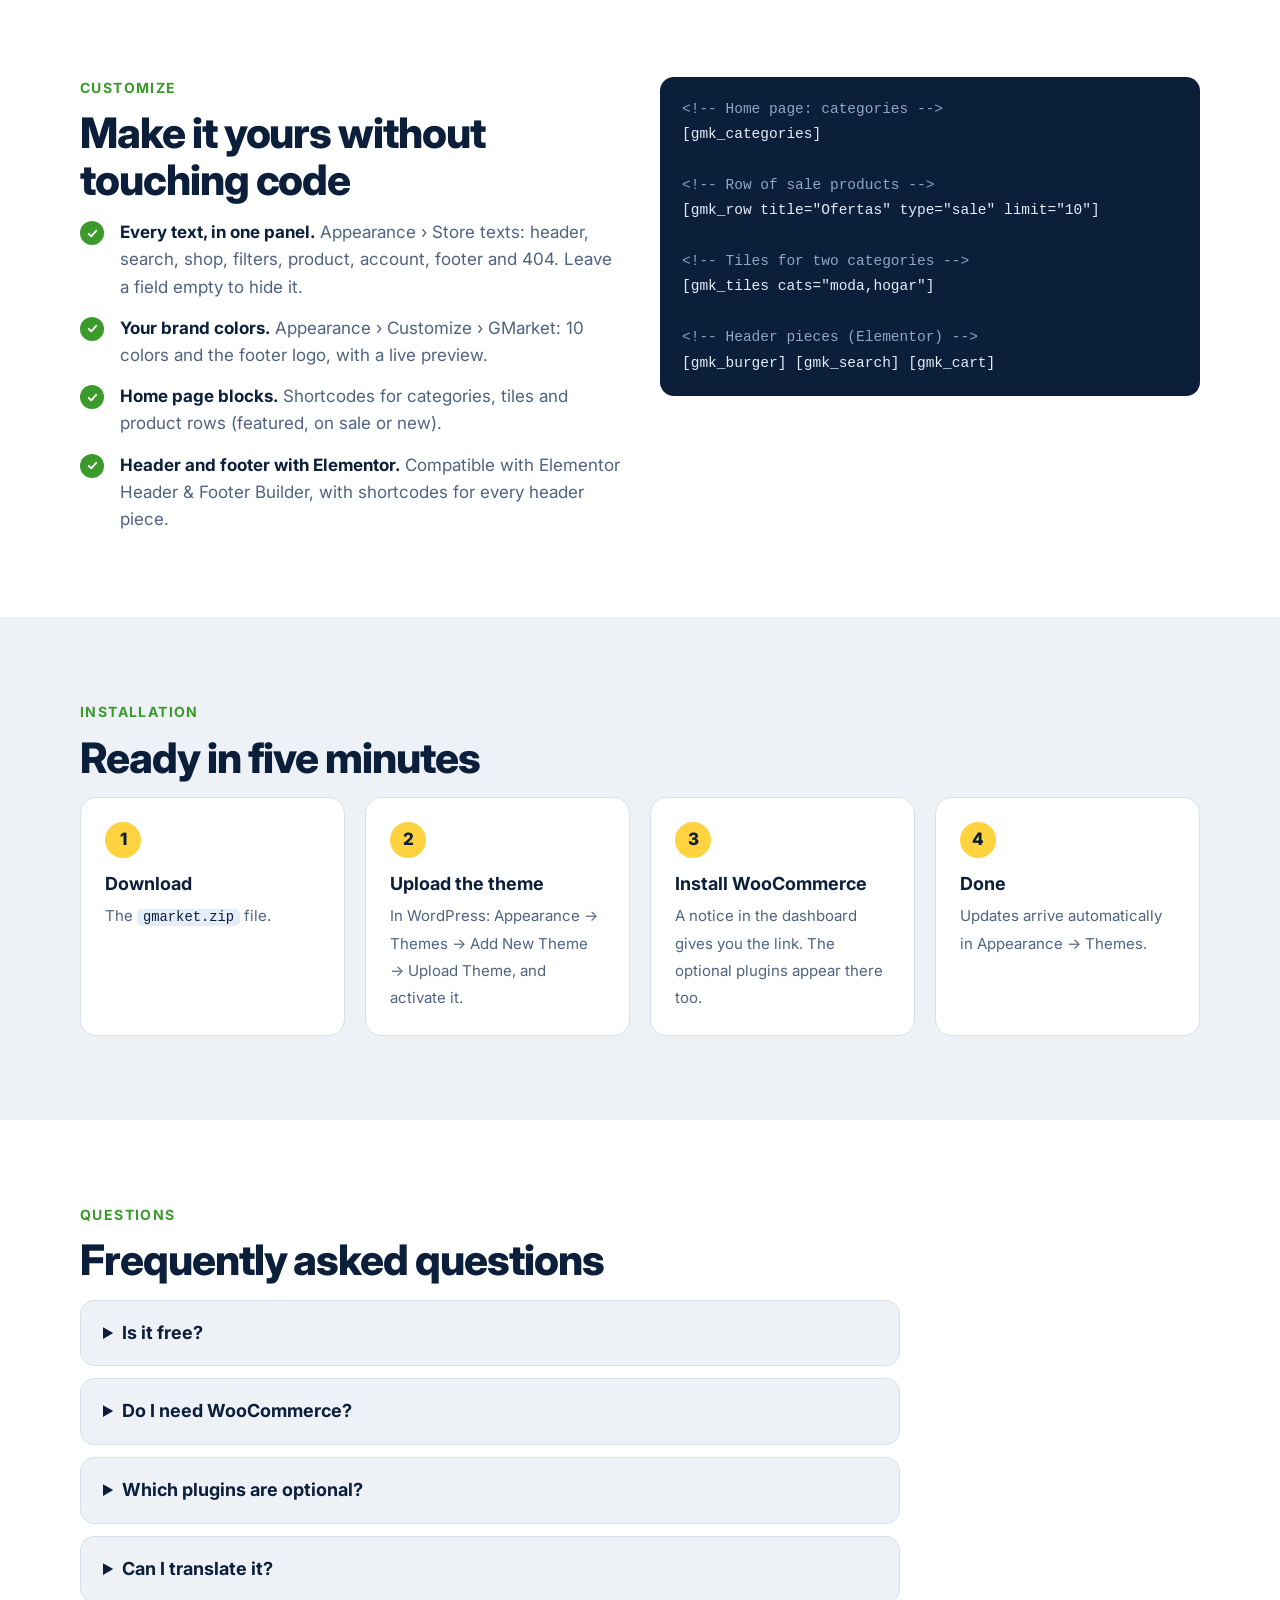
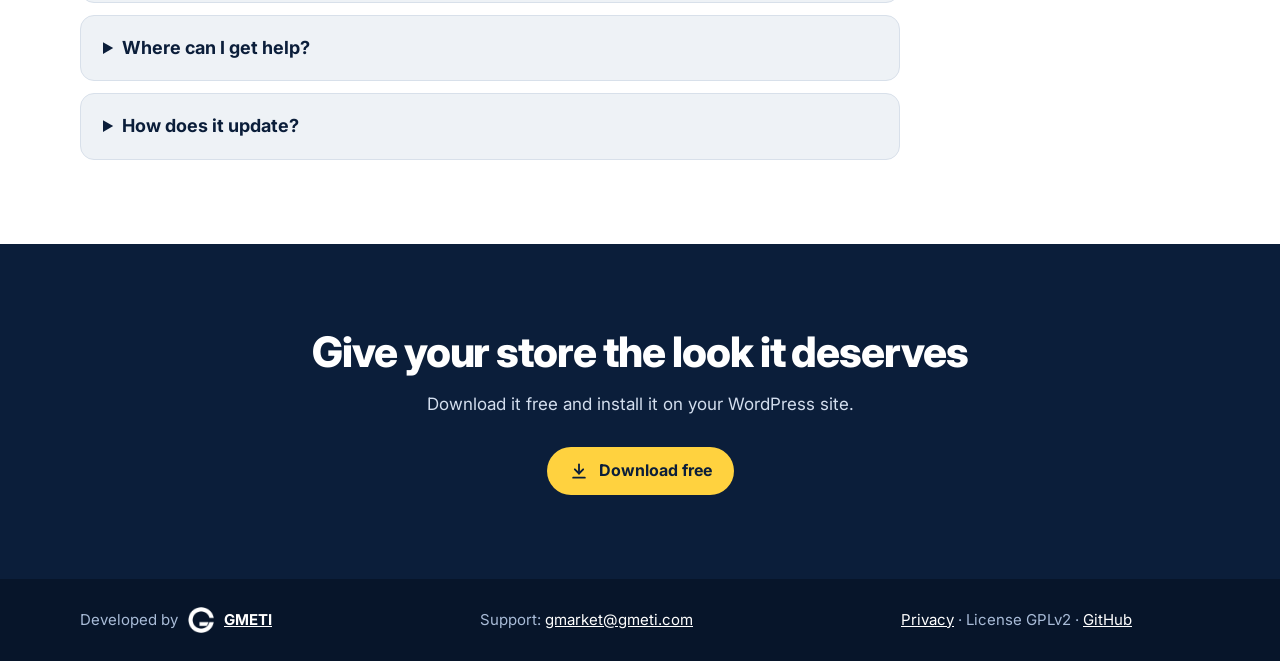
==== commit dc733979: "Web del tema: demo, privacidad, correo de soporte y logo nuevo - Demo interactiva en docs/demo: port" ====
--- a/docs/index.html
+++ b/docs/index.html
@@ -159,6 +159,7 @@
 			<a class="hide-sm" href="#funciones" data-en="Features">Funciones</a>
 			<a class="hide-sm" href="#personalizar" data-en="Customize">Personalizar</a>
 			<a class="hide-sm" href="#instalar" data-en="Install">Instalación</a>
+			<a class="hide-sm" href="demo/">Demo</a>
 			<a class="hide-sm" href="https://github.com/wpdesigndev/gmarket">GitHub</a>
 			<a class="btn btn-buy btn-sm nav-dl" href="https://github.com/wpdesigndev/gmarket/releases/latest/download/gmarket.zip" data-en="Download">Descargar</a>
 			<div class="lang" role="group" aria-label="Idioma / Language"><button type="button" id="b-es" aria-pressed="true" lang="es">ES</button><button type="button" id="b-en" aria-pressed="false" lang="en">EN</button></div>
@@ -178,7 +179,7 @@
 					<svg viewBox="0 0 24 24" fill="none" stroke="currentColor" stroke-width="2.2" stroke-linecap="round" stroke-linejoin="round" aria-hidden="true"><path d="M12 4v11"></path><path d="M7 10l5 5 5-5"></path><path d="M5 20h14"></path></svg>
 					<span data-en="Download free">Descargar gratis</span>
 				</a>
-				<a class="btn btn-ghost" href="#instalar" data-en="How to install">Cómo instalarlo</a>
+				<a class="btn btn-ghost" href="demo/" data-en="Try the demo">Probar la demo</a>
 			</div>
 			<p class="meta" data-en="Requires WooCommerce · WordPress 6.4+ · PHP 7.4+ · Ready for translation">Requiere WooCommerce · WordPress 6.4+ · PHP 7.4+ · Listo para traducir</p>
 		</div>
@@ -293,6 +294,10 @@
 				<p data-en-h="Yes. It includes the &lt;code&gt;languages/gmarket.pot&lt;/code&gt; template to translate it with Poedit or Loco Translate, and every store text can be changed from the panel.">Sí. Incluye la plantilla <code>languages/gmarket.pot</code> para traducirlo con Poedit o Loco Translate, y todos los textos de la tienda se cambian desde el panel.</p>
 			</details>
 			<details>
+				<summary data-en="Where can I get help?">¿Dónde pido ayuda?</summary>
+				<p data-en-h="Write to us at &lt;a href=&quot;mailto:gmarket@gmeti.com&quot;&gt;gmarket@gmeti.com&lt;/a&gt; with your question or a screenshot of the problem and we will get back to you.">Escríbenos a <a href="mailto:gmarket@gmeti.com">gmarket@gmeti.com</a> con tu duda o una captura del problema y te respondemos.</p>
+			</details>
+			<details>
 				<summary data-en="How does it update?">¿Cómo se actualiza?</summary>
 				<p data-en="When a new version is out, the notice appears in Appearance → Themes and it updates with one click. The theme only checks which version is the latest; it sends no data about your store or your customers.">Cuando hay una versión nueva, aparece el aviso en Apariencia → Temas y se actualiza con un clic. El tema solo consulta cuál es la última versión; no envía datos de tu tienda ni de tus clientes.</p>
 			</details>
@@ -317,8 +322,8 @@
 <footer>
 	<div class="wrap">
 		<div class="by"><span data-en="Developed by">Desarrollado por</span> <img src="img/gmeti-white.png" alt=""><a href="https://gmeti.com" target="_blank" rel="noopener noreferrer"><b>GMETI</b></a></div>
-		<div><span data-en="Support:">Soporte:</span> <a href="https://github.com/wpdesigndev/gmarket/issues" data-en="open an issue">abre una incidencia</a></div>
-		<div><span data-en="License">Licencia</span> GPLv2 · <a href="https://github.com/wpdesigndev/gmarket">GitHub</a></div>
+		<div><span data-en="Support:">Soporte:</span> <a href="mailto:gmarket@gmeti.com">gmarket@gmeti.com</a></div>
+		<div><a href="privacidad/" data-en="Privacy">Privacidad</a> · <span data-en="License">Licencia</span> GPLv2 · <a href="https://github.com/wpdesigndev/gmarket">GitHub</a></div>
 	</div>
 </footer>
 
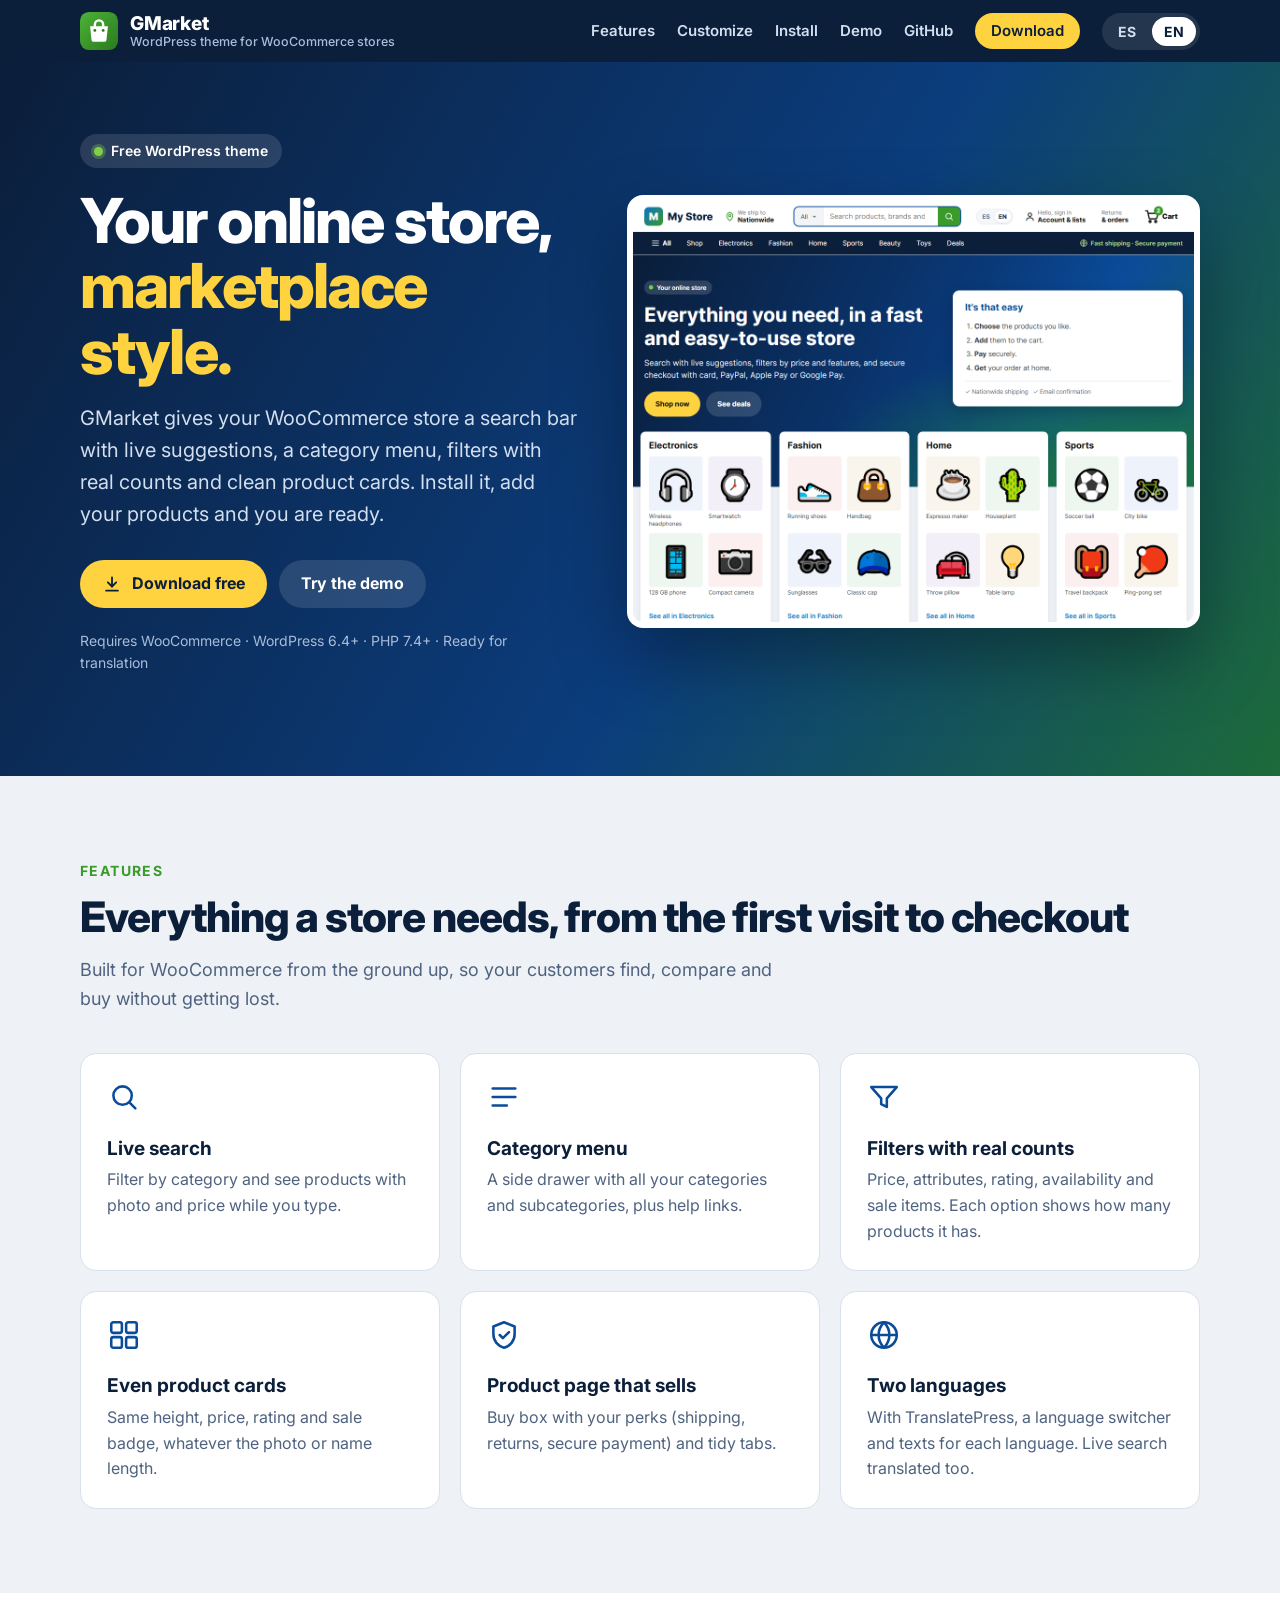
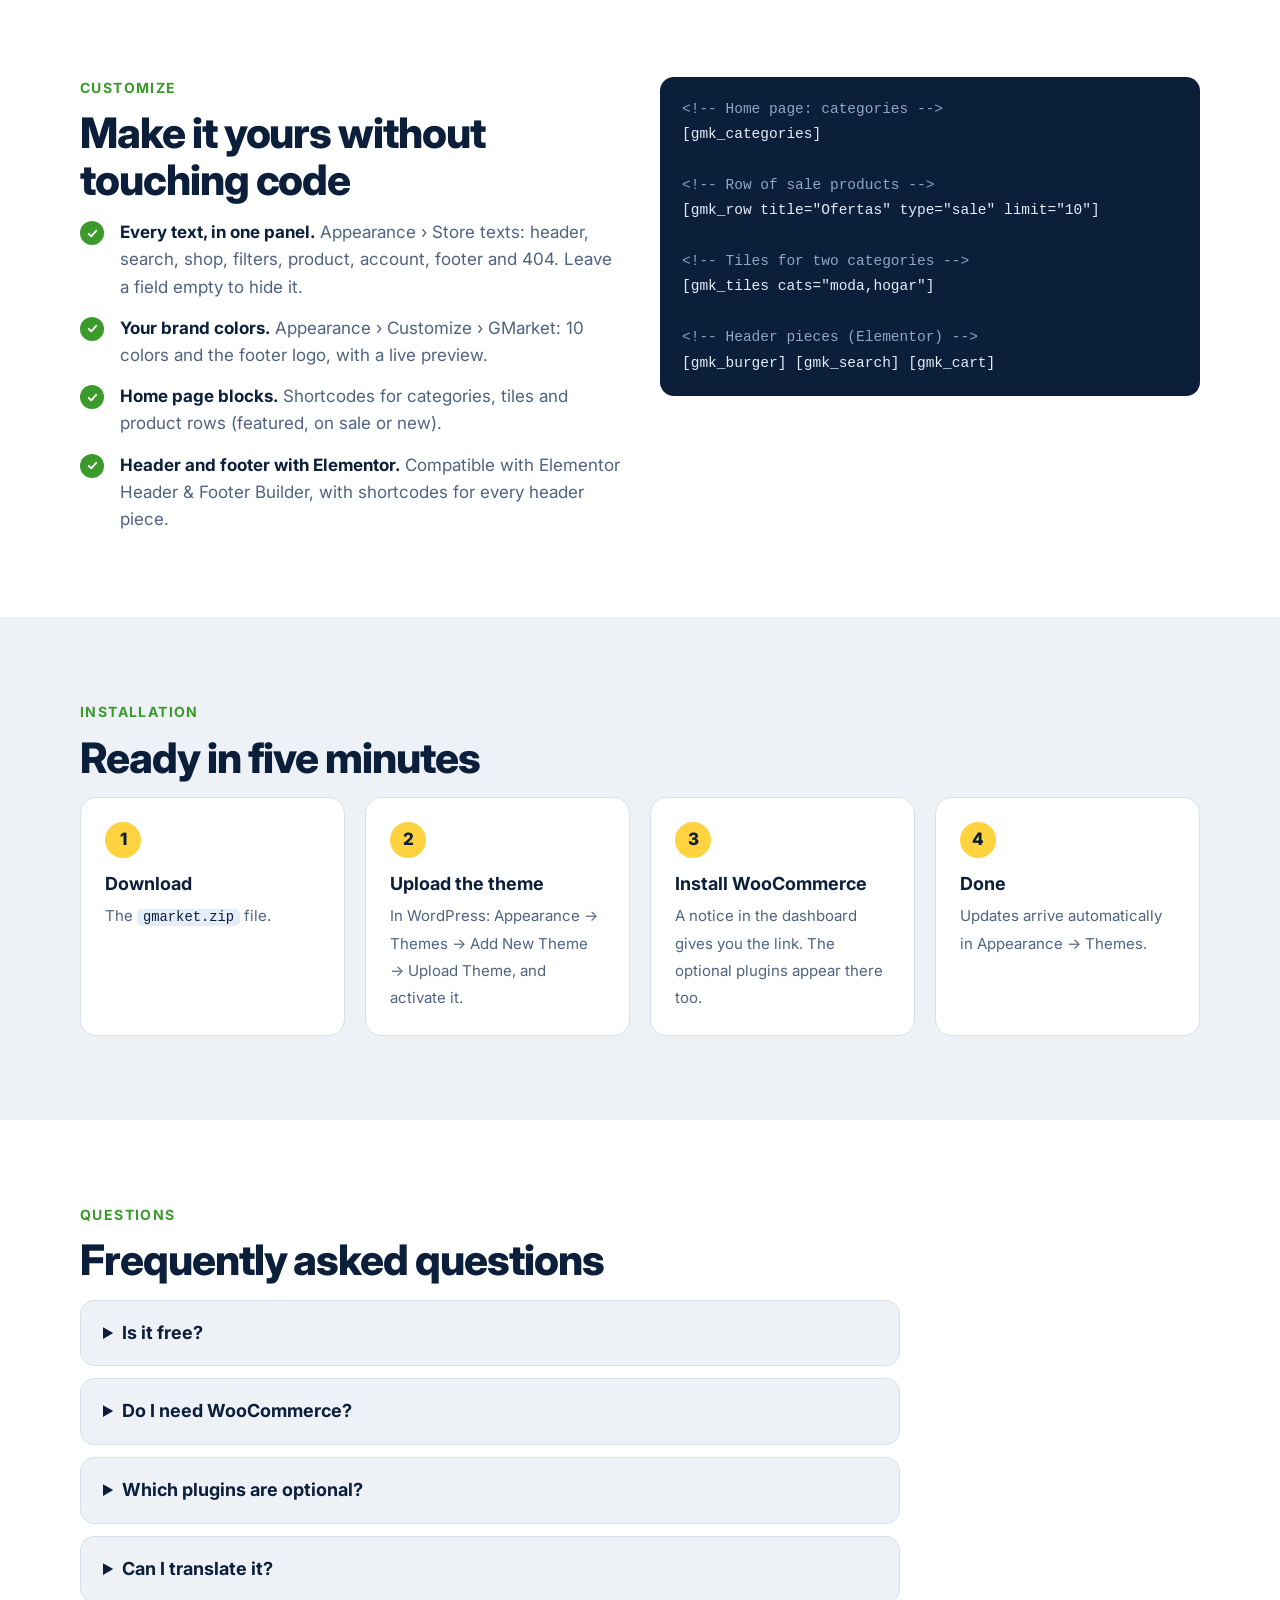
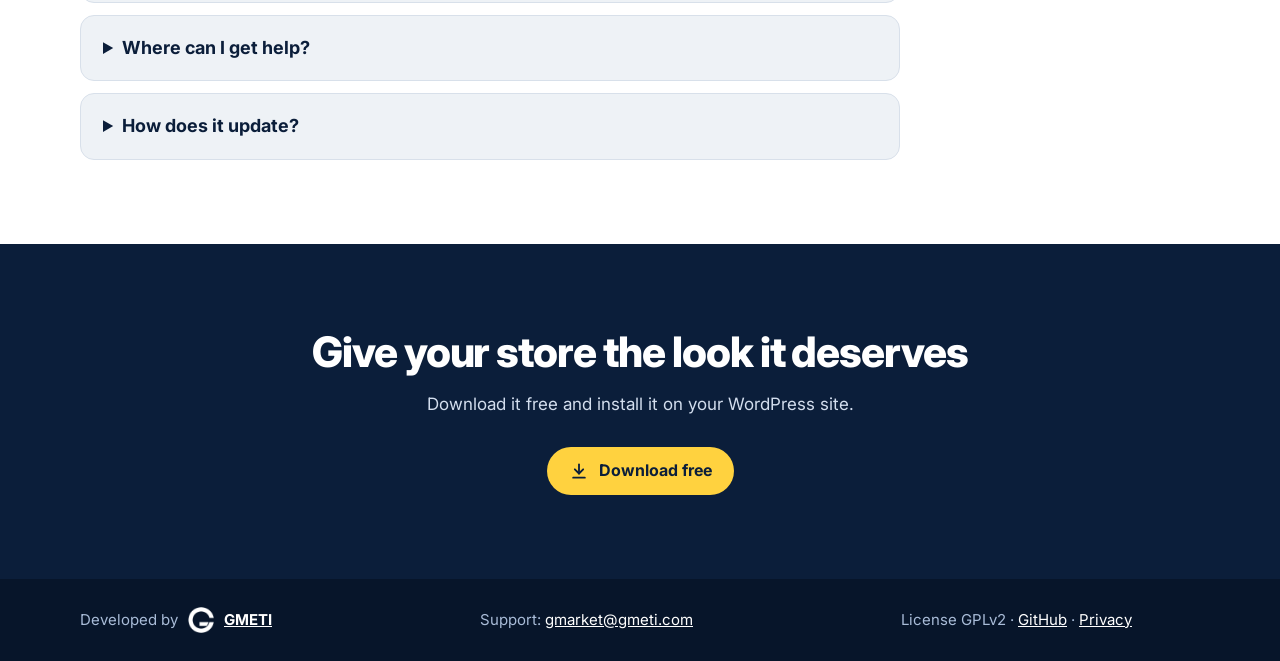
==== commit 745bc911: "GMarket 1.0.1: botones de la tarjeta sin cortar el texto; web con menú ☰ - Tarjetas de producto: si " ====
--- a/docs/index.html
+++ b/docs/index.html
@@ -45,22 +45,37 @@
 /* Barra superior */
 .top { background: var(--deep); color: var(--white); position: sticky; top: 0; z-index: 10; }
 .top .wrap { display: flex; align-items: center; justify-content: space-between; gap: 16px; padding-block: 12px; }
-.brand { display: flex; align-items: center; gap: 12px; color: var(--white); text-decoration: none; font-weight: 800; font-size: 19px; letter-spacing: -.01em; min-width: 0; }
+.brand { display: flex; flex: 0 1 auto; align-items: center; gap: 12px; color: var(--white); text-decoration: none; font-weight: 800; font-size: 19px; letter-spacing: -.01em; min-width: 0; }
 .brand img { width: 38px; height: 38px; flex: none; }
 .brand-txt { display: flex; flex-direction: column; line-height: 1.15; min-width: 0; }
-.brand-tag { font-weight: 500; font-size: 12.5px; color: #a9bcd8; white-space: nowrap; letter-spacing: 0; }
+.brand-tag { font-weight: 500; font-size: 12.5px; color: #a9bcd8; white-space: nowrap; overflow: hidden; text-overflow: ellipsis; letter-spacing: 0; }
 @media (max-width: 640px) { .brand-tag { font-size: 11.5px; white-space: normal; line-height: 1.3; } }
-.nav { display: flex; align-items: center; gap: 22px; }
+.nav { display: flex; flex: none; align-items: center; gap: 22px; }
 .nav a { color: #d3deee; text-decoration: none; font-weight: 600; font-size: 15px; }
 .nav a:hover { color: var(--white); }
 .nav a.btn-buy, .nav a.btn-buy:hover { color: var(--deep); }
-@media (max-width: 1000px) { .nav .hide-sm { display: none; } }
-@media (max-width: 640px) { .nav .nav-dl { display: none; } .top .wrap { padding-block: 10px; } }
+.nav-links { display: flex; align-items: center; gap: 22px; }
+.nav-links .only-menu { display: none; }
+.menu-btn { display: none; place-items: center; flex: none; width: 42px; height: 42px; border: 0; border-radius: 10px; background: rgba(255,255,255,.1); color: var(--white); cursor: pointer; }
+.menu-btn:hover { background: rgba(255,255,255,.18); }
+.menu-btn svg { width: 22px; height: 22px; }
+.menu-btn .i-close, .top.open .menu-btn .i-open { display: none; }
+.top.open .menu-btn .i-close { display: block; }
+.menu-btn:focus-visible { outline: 3px solid var(--yellow); outline-offset: 2px; }
+/* Tableta y móvil: los enlaces pasan al menú ☰ */
+@media (max-width: 1100px) {
+	.menu-btn { display: grid; }
+	.nav-links { display: none; position: absolute; top: 100%; left: 0; right: 0; flex-direction: column; align-items: stretch; gap: 0; padding: 6px max(20px, calc((100% - 1120px) / 2)) 14px; background: var(--deep); border-top: 1px solid rgba(255,255,255,.1); box-shadow: 0 18px 30px rgba(0,0,0,.3); }
+	.top.open .nav-links { display: flex; }
+	.nav-links a { padding: 13px 4px; font-size: 16px; border-bottom: 1px solid rgba(255,255,255,.08); }
+	.nav-links a:last-child { border-bottom: 0; }
+}
+@media (max-width: 640px) { .nav .nav-dl { display: none; } .nav-links .only-menu { display: block; color: var(--yellow); } .top .wrap { padding-block: 10px; } }
 .lang { display: flex; gap: 4px; background: rgba(255,255,255,.1); border-radius: 999px; padding: 4px; flex: none; }
 .lang button { border: 0; background: transparent; color: #d3deee; font: 700 14px var(--font); padding: 6px 12px; border-radius: 999px; cursor: pointer; }
 .lang button[aria-pressed="true"] { background: var(--white); color: var(--deep); }
 .lang button:focus-visible { outline: 3px solid var(--yellow); outline-offset: 2px; }
-@media (max-width: 420px) { .nav { gap: 10px; } .lang button { padding: 6px 10px; font-size: 13px; } .brand { gap: 10px; } .brand img { width: 34px; height: 34px; } }
+@media (max-width: 420px) { .nav { gap: 8px; } .menu-btn { width: 38px; height: 38px; } .lang button { padding: 6px 10px; font-size: 13px; } .brand { gap: 10px; } .brand img { width: 34px; height: 34px; } }
 
 /* Botones */
 .btn { display: inline-flex; align-items: center; gap: 10px; padding: 14px 22px; border-radius: 999px; font-weight: 700; font-size: 16px; text-decoration: none; line-height: 1.2; }
@@ -156,13 +171,17 @@
 	<div class="wrap">
 		<a class="brand" href="#"><img src="img/logo.svg" alt=""><span class="brand-txt"><span>GMarket</span><span class="brand-tag" data-en="WordPress theme for WooCommerce stores">Tema de WordPress para tiendas WooCommerce</span></span></a>
 		<nav class="nav" aria-label="Principal" data-en-aria="Main">
-			<a class="hide-sm" href="#funciones" data-en="Features">Funciones</a>
-			<a class="hide-sm" href="#personalizar" data-en="Customize">Personalizar</a>
-			<a class="hide-sm" href="#instalar" data-en="Install">Instalación</a>
-			<a class="hide-sm" href="demo/">Demo</a>
-			<a class="hide-sm" href="https://github.com/wpdesigndev/gmarket">GitHub</a>
+			<div class="nav-links" id="nav-links">
+				<a href="#funciones" data-en="Features">Funciones</a>
+				<a href="#personalizar" data-en="Customize">Personalizar</a>
+				<a href="#instalar" data-en="Install">Instalación</a>
+				<a href="demo/">Demo</a>
+				<a href="https://github.com/wpdesigndev/gmarket">GitHub</a>
+				<a class="only-menu" href="https://github.com/wpdesigndev/gmarket/releases/latest/download/gmarket.zip" data-en="Download free">Descargar gratis</a>
+			</div>
 			<a class="btn btn-buy btn-sm nav-dl" href="https://github.com/wpdesigndev/gmarket/releases/latest/download/gmarket.zip" data-en="Download">Descargar</a>
 			<div class="lang" role="group" aria-label="Idioma / Language"><button type="button" id="b-es" aria-pressed="true" lang="es">ES</button><button type="button" id="b-en" aria-pressed="false" lang="en">EN</button></div>
+			<button type="button" class="menu-btn" aria-expanded="false" aria-controls="nav-links" aria-label="Menú" data-en-aria="Menu"><svg class="i-open" viewBox="0 0 24 24" fill="none" stroke="currentColor" stroke-width="2.2" stroke-linecap="round" aria-hidden="true"><path d="M4 7h16M4 12h16M4 17h16"></path></svg><svg class="i-close" viewBox="0 0 24 24" fill="none" stroke="currentColor" stroke-width="2.2" stroke-linecap="round" aria-hidden="true"><path d="M6 6l12 12M18 6L6 18"></path></svg></button>
 		</nav>
 	</div>
 </header>
@@ -323,7 +342,7 @@
 	<div class="wrap">
 		<div class="by"><span data-en="Developed by">Desarrollado por</span> <img src="img/gmeti-white.png" alt=""><a href="https://gmeti.com" target="_blank" rel="noopener noreferrer"><b>GMETI</b></a></div>
 		<div><span data-en="Support:">Soporte:</span> <a href="mailto:gmarket@gmeti.com">gmarket@gmeti.com</a></div>
-		<div><a href="privacidad/" data-en="Privacy">Privacidad</a> · <span data-en="License">Licencia</span> GPLv2 · <a href="https://github.com/wpdesigndev/gmarket">GitHub</a></div>
+		<div><span data-en="License">Licencia</span> GPLv2 · <a href="https://github.com/wpdesigndev/gmarket">GitHub</a> · <a href="privacidad/" data-en="Privacy">Privacidad</a></div>
 	</div>
 </footer>
 
@@ -338,6 +357,18 @@
 		var reduce = window.matchMedia && window.matchMedia('(prefers-reduced-motion: reduce)').matches;
 		window.scrollTo({ top: 0, behavior: reduce ? 'auto' : 'smooth' });
 	});
+})();
+</script>
+<script>
+(function () {
+	// Menú ☰ en tableta y móvil
+	var top = document.querySelector('.top'), btn = top.querySelector('.menu-btn');
+	function close() { top.classList.remove('open'); btn.setAttribute('aria-expanded', 'false'); }
+	btn.addEventListener('click', function () { btn.setAttribute('aria-expanded', String(top.classList.toggle('open'))); });
+	top.querySelectorAll('.nav-links a').forEach(function (a) { a.addEventListener('click', close); });
+	document.addEventListener('click', function (e) { if (!top.contains(e.target)) close(); });
+	document.addEventListener('keydown', function (e) { if (e.key === 'Escape') close(); });
+	window.addEventListener('resize', function () { if (getComputedStyle(btn).display === 'none') close(); });
 })();
 </script>
 <script>
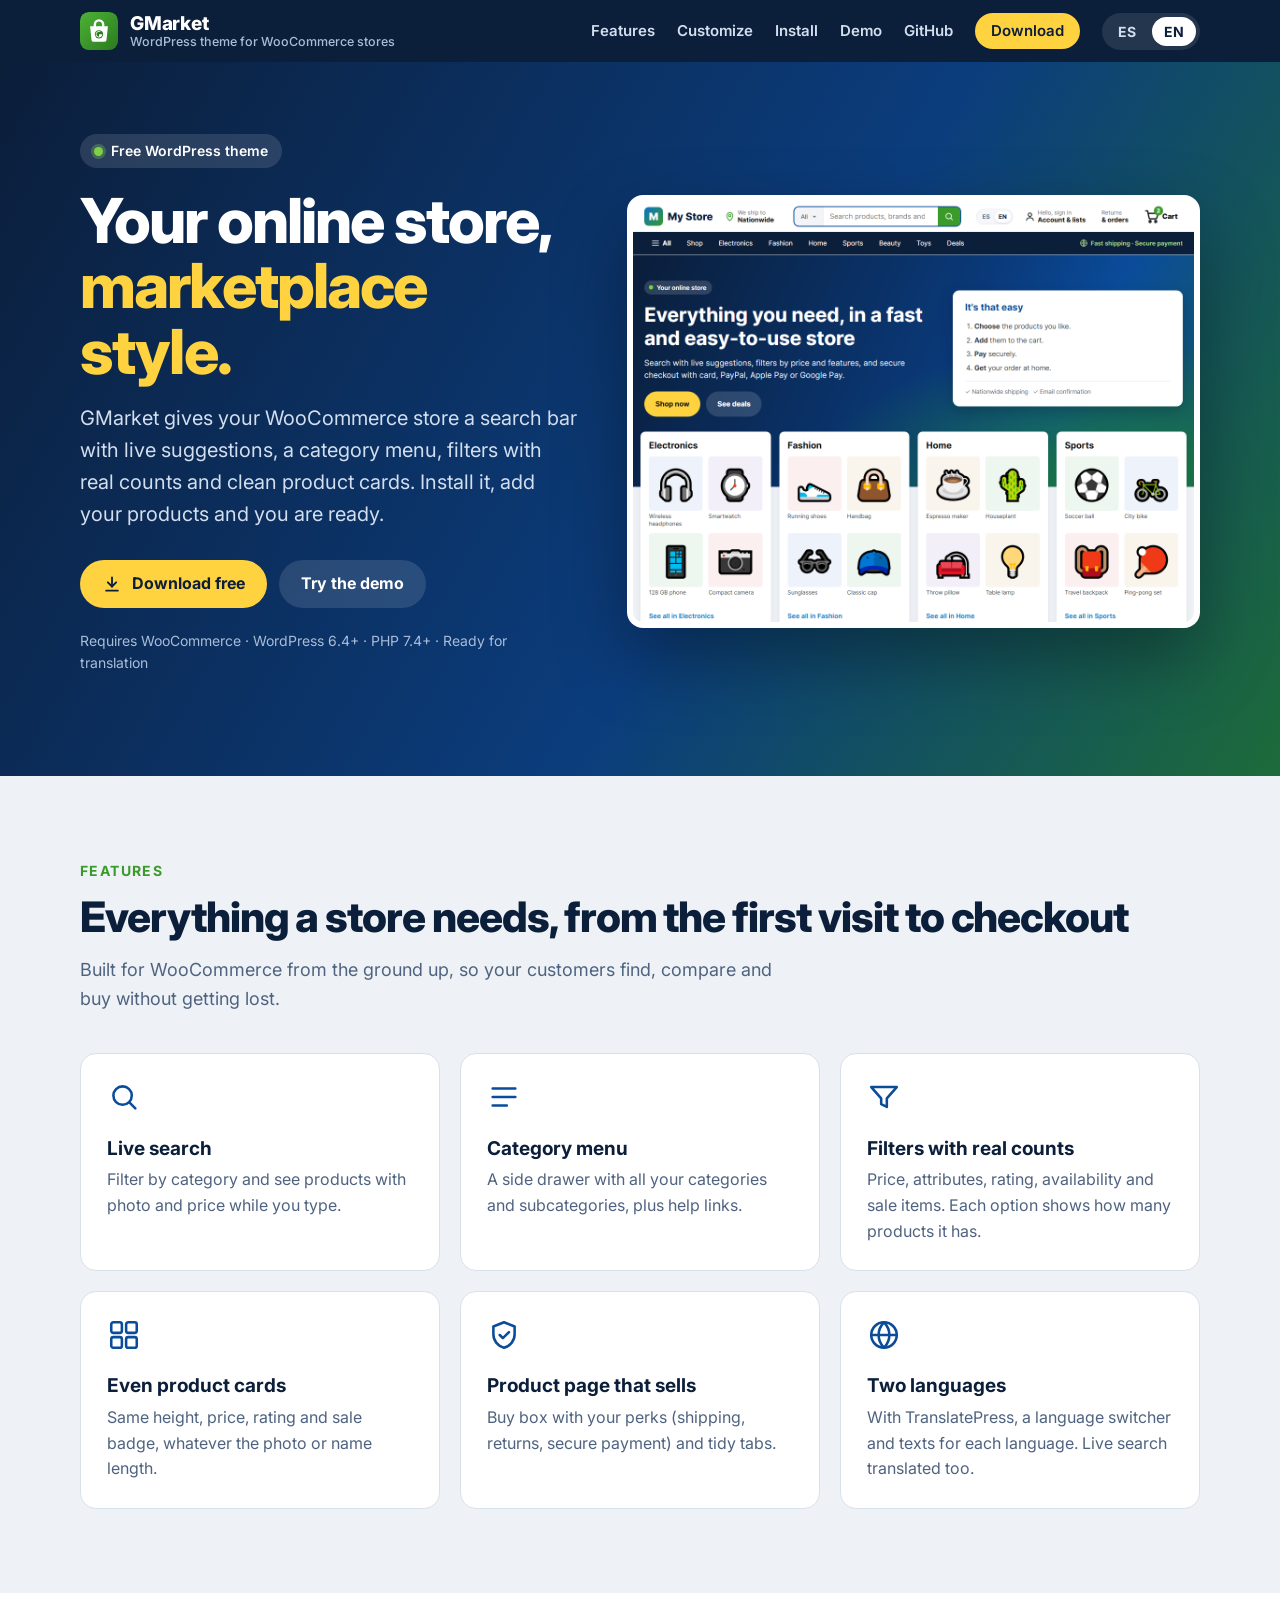
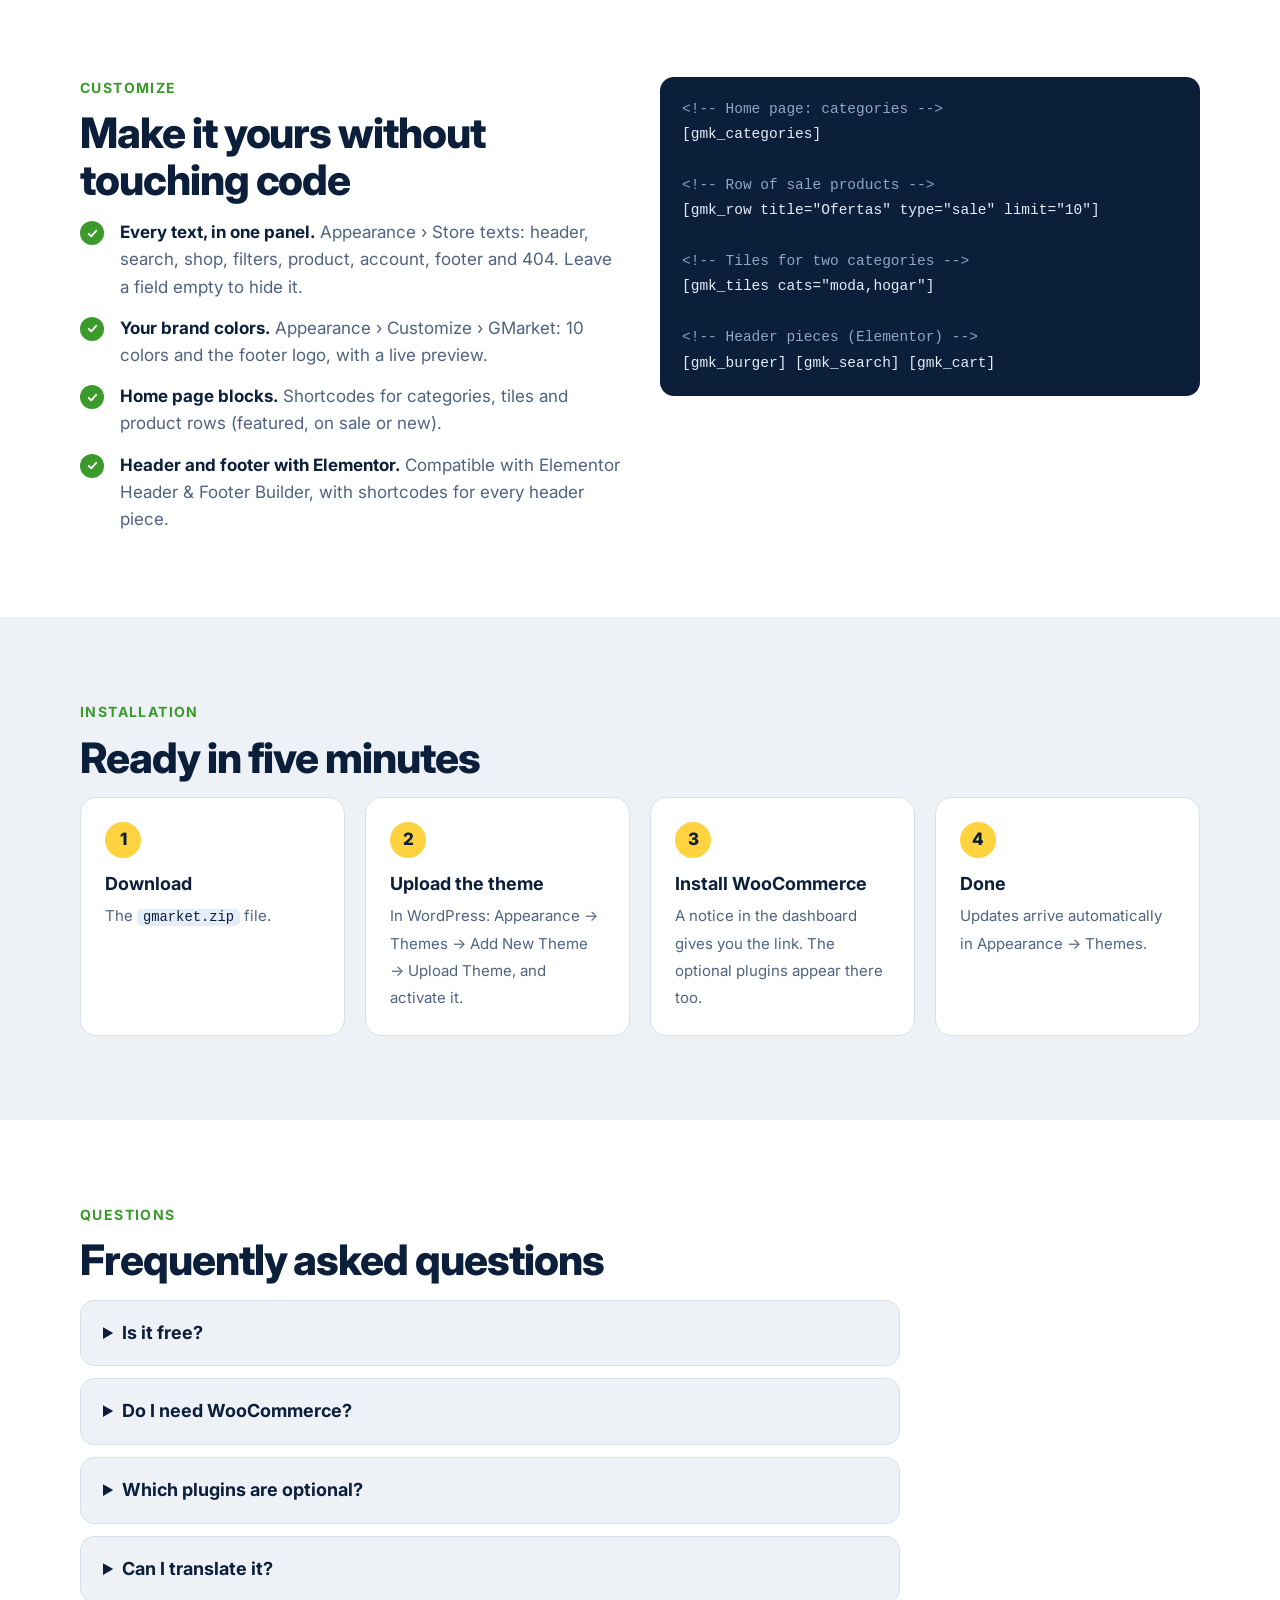
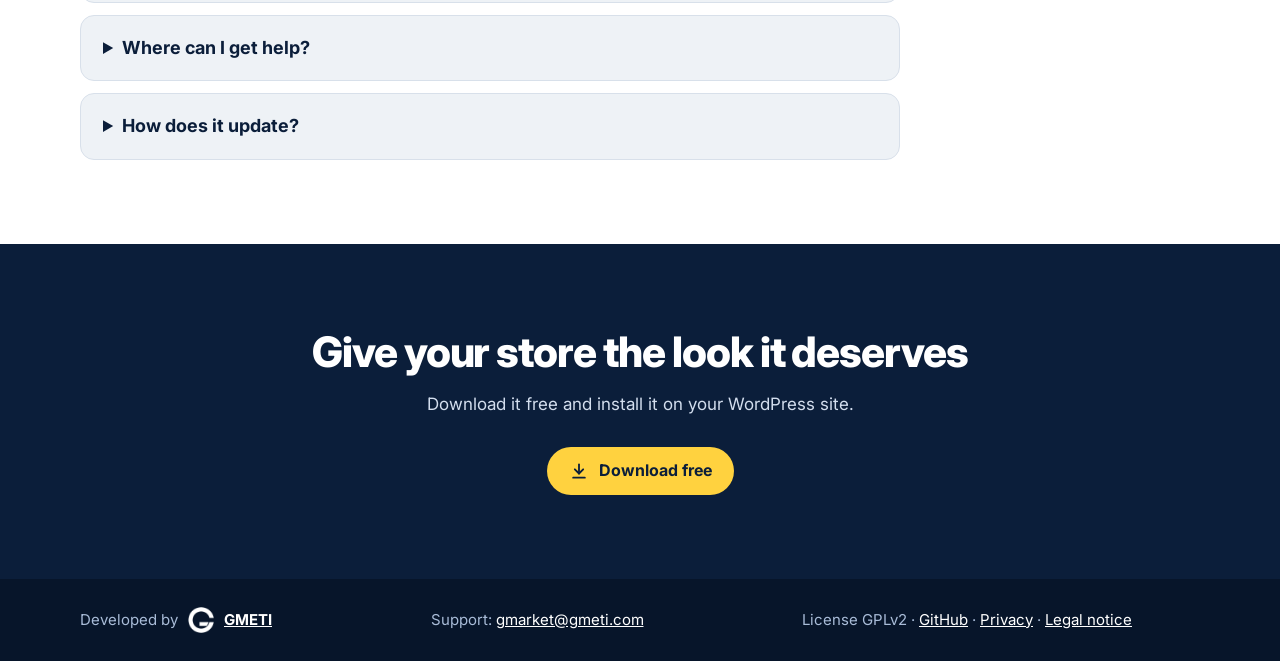
==== commit bd6fe325: "Web: aviso legal y logo con la G de GMETI en la bolsa - Nueva página docs/legal (ES/EN): titular, li" ====
--- a/docs/index.html
+++ b/docs/index.html
@@ -56,26 +56,31 @@
 .nav a.btn-buy, .nav a.btn-buy:hover { color: var(--deep); }
 .nav-links { display: flex; align-items: center; gap: 22px; }
 .nav-links .only-menu { display: none; }
-.menu-btn { display: none; place-items: center; flex: none; width: 42px; height: 42px; border: 0; border-radius: 10px; background: rgba(255,255,255,.1); color: var(--white); cursor: pointer; }
-.menu-btn:hover { background: rgba(255,255,255,.18); }
-.menu-btn svg { width: 22px; height: 22px; }
-.menu-btn .i-close, .top.open .menu-btn .i-open { display: none; }
-.top.open .menu-btn .i-close { display: block; }
+/* Botón ☰ como en gmeti.com: tres rayas que se convierten en ✕ */
+.menu-btn { display: none; position: relative; flex: none; width: 44px; height: 44px; padding: 0; border: 1px solid rgba(255,255,255,.22); border-radius: 10px; background: transparent; cursor: pointer; }
+.menu-btn span { position: absolute; left: 12px; right: 12px; height: 2px; border-radius: 2px; background: var(--white); transition: transform .3s cubic-bezier(.2, .7, .1, 1), opacity .2s, top .3s cubic-bezier(.2, .7, .1, 1); }
+.menu-btn span:nth-child(1) { top: 14px; } .menu-btn span:nth-child(2) { top: 20px; } .menu-btn span:nth-child(3) { top: 26px; }
+.menu-open .menu-btn span:nth-child(1) { top: 20px; transform: rotate(45deg); }
+.menu-open .menu-btn span:nth-child(2) { opacity: 0; }
+.menu-open .menu-btn span:nth-child(3) { top: 20px; transform: rotate(-45deg); }
 .menu-btn:focus-visible { outline: 3px solid var(--yellow); outline-offset: 2px; }
-/* Tableta y móvil: los enlaces pasan al menú ☰ */
+/* Tableta y móvil: menú compacto de cristal a la derecha, justo debajo de la barra (como gmeti.com) */
 @media (max-width: 1100px) {
-	.menu-btn { display: grid; }
-	.nav-links { display: none; position: absolute; top: 100%; left: 0; right: 0; flex-direction: column; align-items: stretch; gap: 0; padding: 6px max(20px, calc((100% - 1120px) / 2)) 14px; background: var(--deep); border-top: 1px solid rgba(255,255,255,.1); box-shadow: 0 18px 30px rgba(0,0,0,.3); }
-	.top.open .nav-links { display: flex; }
-	.nav-links a { padding: 13px 4px; font-size: 16px; border-bottom: 1px solid rgba(255,255,255,.08); }
-	.nav-links a:last-child { border-bottom: 0; }
+	.menu-btn { display: block; }
+	.nav-links { display: none; position: fixed; top: calc(var(--nav-bottom, 66px) + 8px); right: max(12px, calc((100% - 1120px) / 2)); z-index: 60; flex-direction: column; align-items: stretch; gap: 0; width: max-content; min-width: 220px; max-width: calc(100vw - 24px); max-height: calc(100svh - var(--nav-bottom, 66px) - 24px); overflow-y: auto; padding: 6px; border-radius: 18px; background: rgba(255,255,255,.88); -webkit-backdrop-filter: saturate(180%) blur(20px); backdrop-filter: saturate(180%) blur(20px); box-shadow: 0 0 0 .5px rgba(15,23,42,.1), 0 18px 50px -12px rgba(15,23,42,.3); transform-origin: top right; animation: mnavIn .4s cubic-bezier(.2, 1.2, .3, 1); }
+	.menu-open .nav-links { display: flex; }
+	.nav-links a { position: relative; display: block; padding: 11px 16px; border-radius: 12px; font-size: 17px; font-weight: 500; line-height: 1.3; letter-spacing: -.01em; color: var(--ink); transition: background .15s; }
+	.nav-links a + a::before { content: ""; position: absolute; top: 0; left: 16px; right: 16px; border-top: .5px solid rgba(60,60,67,.2); }
+	.nav-links a:hover, .nav-links a:active { color: var(--ink); background: rgba(120,120,128,.14); }
 }
-@media (max-width: 640px) { .nav .nav-dl { display: none; } .nav-links .only-menu { display: block; color: var(--yellow); } .top .wrap { padding-block: 10px; } }
+@keyframes mnavIn { from { opacity: 0; transform: scale(.85) translateY(-10px); } }
+@media (prefers-reduced-motion: reduce) { .nav-links, .menu-btn span { animation: none !important; transition: none !important; } }
+@media (max-width: 640px) { .nav .nav-dl { display: none; } .nav-links .only-menu { display: block; font-weight: 600; color: var(--green); } .top .wrap { padding-block: 10px; } }
 .lang { display: flex; gap: 4px; background: rgba(255,255,255,.1); border-radius: 999px; padding: 4px; flex: none; }
 .lang button { border: 0; background: transparent; color: #d3deee; font: 700 14px var(--font); padding: 6px 12px; border-radius: 999px; cursor: pointer; }
 .lang button[aria-pressed="true"] { background: var(--white); color: var(--deep); }
 .lang button:focus-visible { outline: 3px solid var(--yellow); outline-offset: 2px; }
-@media (max-width: 420px) { .nav { gap: 8px; } .menu-btn { width: 38px; height: 38px; } .lang button { padding: 6px 10px; font-size: 13px; } .brand { gap: 10px; } .brand img { width: 34px; height: 34px; } }
+@media (max-width: 420px) { .nav { gap: 8px; } .lang button { padding: 6px 10px; font-size: 13px; } .brand { gap: 10px; } .brand img { width: 34px; height: 34px; } }
 
 /* Botones */
 .btn { display: inline-flex; align-items: center; gap: 10px; padding: 14px 22px; border-radius: 999px; font-weight: 700; font-size: 16px; text-decoration: none; line-height: 1.2; }
@@ -181,7 +186,7 @@
 			</div>
 			<a class="btn btn-buy btn-sm nav-dl" href="https://github.com/wpdesigndev/gmarket/releases/latest/download/gmarket.zip" data-en="Download">Descargar</a>
 			<div class="lang" role="group" aria-label="Idioma / Language"><button type="button" id="b-es" aria-pressed="true" lang="es">ES</button><button type="button" id="b-en" aria-pressed="false" lang="en">EN</button></div>
-			<button type="button" class="menu-btn" aria-expanded="false" aria-controls="nav-links" aria-label="Menú" data-en-aria="Menu"><svg class="i-open" viewBox="0 0 24 24" fill="none" stroke="currentColor" stroke-width="2.2" stroke-linecap="round" aria-hidden="true"><path d="M4 7h16M4 12h16M4 17h16"></path></svg><svg class="i-close" viewBox="0 0 24 24" fill="none" stroke="currentColor" stroke-width="2.2" stroke-linecap="round" aria-hidden="true"><path d="M6 6l12 12M18 6L6 18"></path></svg></button>
+			<button type="button" class="menu-btn" aria-expanded="false" aria-controls="nav-links" aria-label="Abrir menú" data-en-aria="Open menu"><span></span><span></span><span></span></button>
 		</nav>
 	</div>
 </header>
@@ -342,7 +347,7 @@
 	<div class="wrap">
 		<div class="by"><span data-en="Developed by">Desarrollado por</span> <img src="img/gmeti-white.png" alt=""><a href="https://gmeti.com" target="_blank" rel="noopener noreferrer"><b>GMETI</b></a></div>
 		<div><span data-en="Support:">Soporte:</span> <a href="mailto:gmarket@gmeti.com">gmarket@gmeti.com</a></div>
-		<div><span data-en="License">Licencia</span> GPLv2 · <a href="https://github.com/wpdesigndev/gmarket">GitHub</a> · <a href="privacidad/" data-en="Privacy">Privacidad</a></div>
+		<div><span data-en="License">Licencia</span> GPLv2 · <a href="https://github.com/wpdesigndev/gmarket">GitHub</a> · <a href="privacidad/" data-en="Privacy">Privacidad</a> · <a href="legal/" data-en="Legal notice">Aviso legal</a></div>
 	</div>
 </footer>
 
@@ -361,14 +366,20 @@
 </script>
 <script>
 (function () {
-	// Menú ☰ en tableta y móvil
-	var top = document.querySelector('.top'), btn = top.querySelector('.menu-btn');
-	function close() { top.classList.remove('open'); btn.setAttribute('aria-expanded', 'false'); }
-	btn.addEventListener('click', function () { btn.setAttribute('aria-expanded', String(top.classList.toggle('open'))); });
-	top.querySelectorAll('.nav-links a').forEach(function (a) { a.addEventListener('click', close); });
-	document.addEventListener('click', function (e) { if (!top.contains(e.target)) close(); });
-	document.addEventListener('keydown', function (e) { if (e.key === 'Escape') close(); });
-	window.addEventListener('resize', function () { if (getComputedStyle(btn).display === 'none') close(); });
+	// Menú ☰ en tableta y móvil: se abre justo debajo de la barra, como en gmeti.com
+	var top = document.querySelector('.top'), btn = top.querySelector('.menu-btn'), links = document.getElementById('nav-links');
+	function en() { return document.documentElement.lang === 'en'; }
+	function setMenu(open) {
+		if (open) { document.documentElement.style.setProperty('--nav-bottom', top.getBoundingClientRect().bottom + 'px'); }
+		document.body.classList.toggle('menu-open', open);
+		btn.setAttribute('aria-expanded', String(open));
+		btn.setAttribute('aria-label', open ? (en() ? 'Close menu' : 'Cerrar menú') : (en() ? 'Open menu' : 'Abrir menú'));
+	}
+	btn.addEventListener('click', function () { setMenu(!document.body.classList.contains('menu-open')); });
+	links.addEventListener('click', function (e) { if (e.target.closest('a')) setMenu(false); });
+	document.addEventListener('click', function (e) { if (document.body.classList.contains('menu-open') && !e.target.closest('#nav-links, .menu-btn')) setMenu(false); });
+	document.addEventListener('keydown', function (e) { if (e.key === 'Escape') setMenu(false); });
+	window.matchMedia('(min-width: 1101px)').addEventListener('change', function (e) { if (e.matches) setMenu(false); });
 })();
 </script>
 <script>
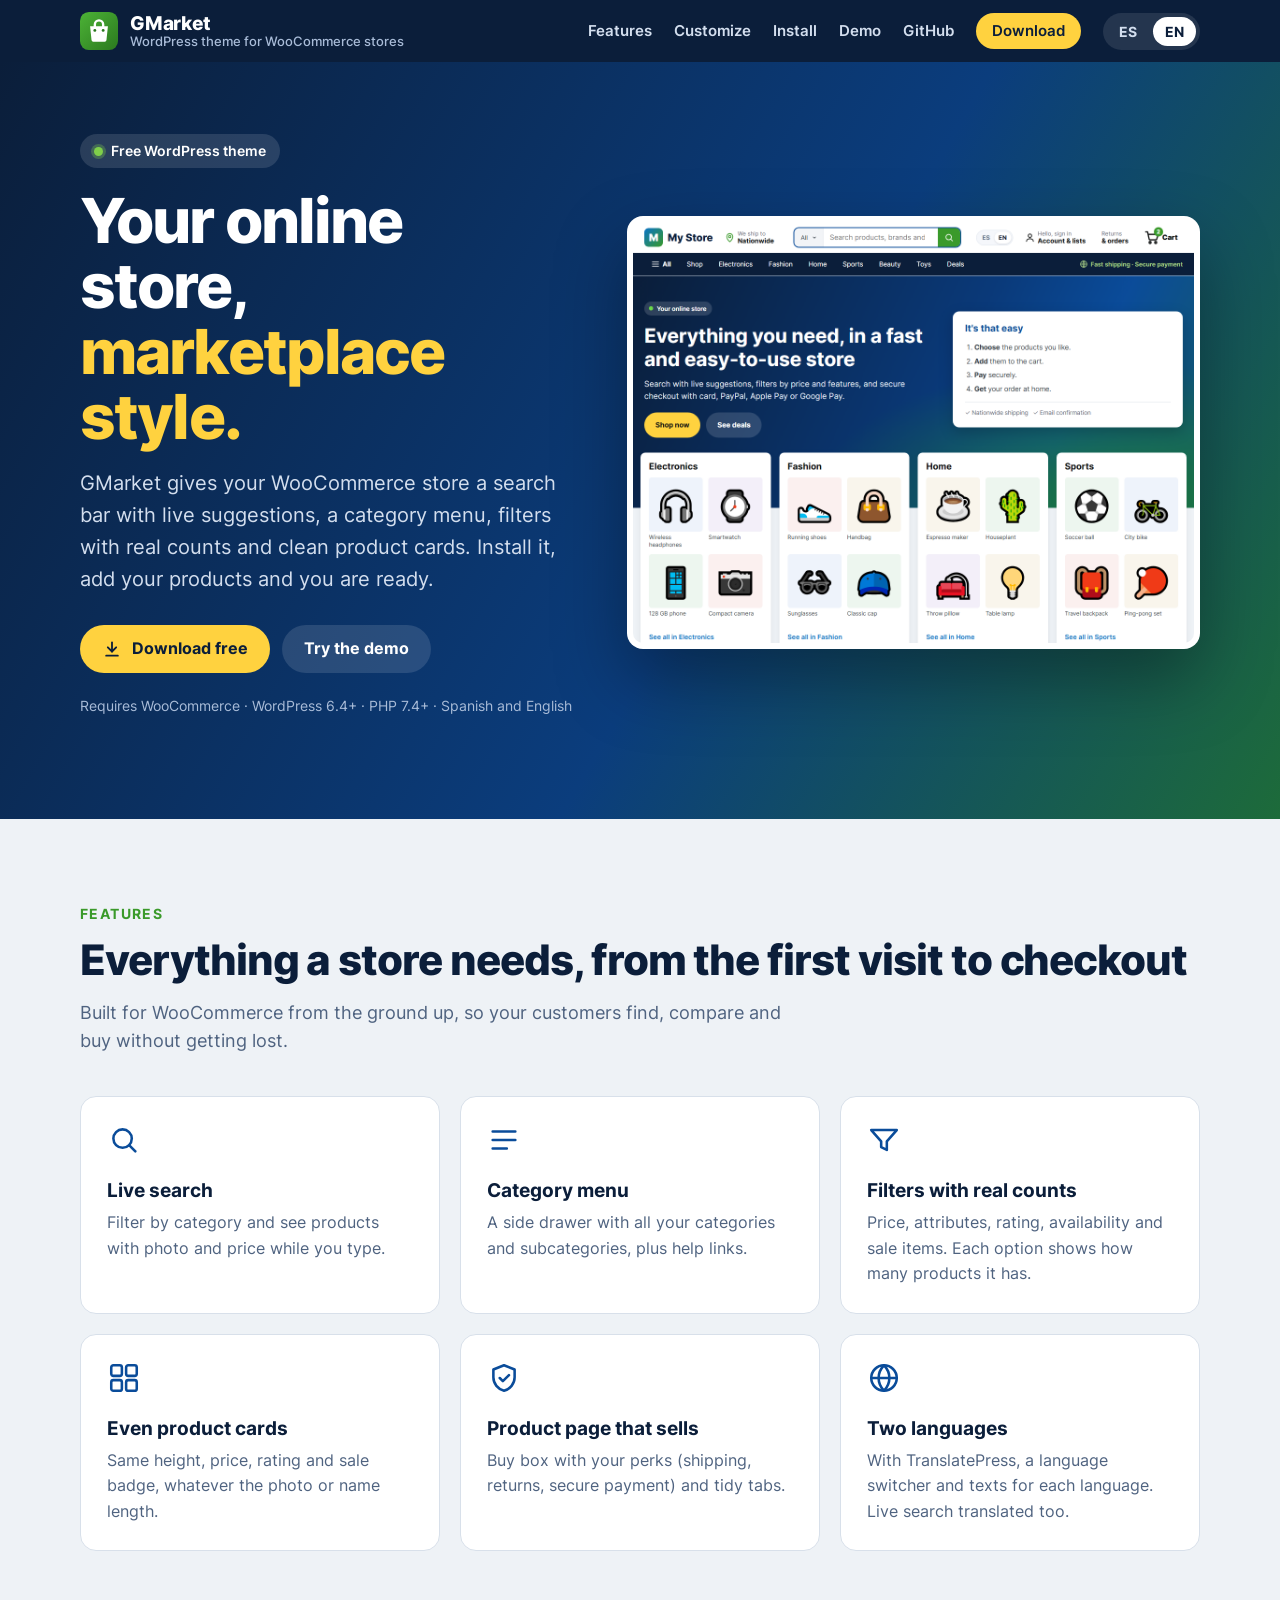
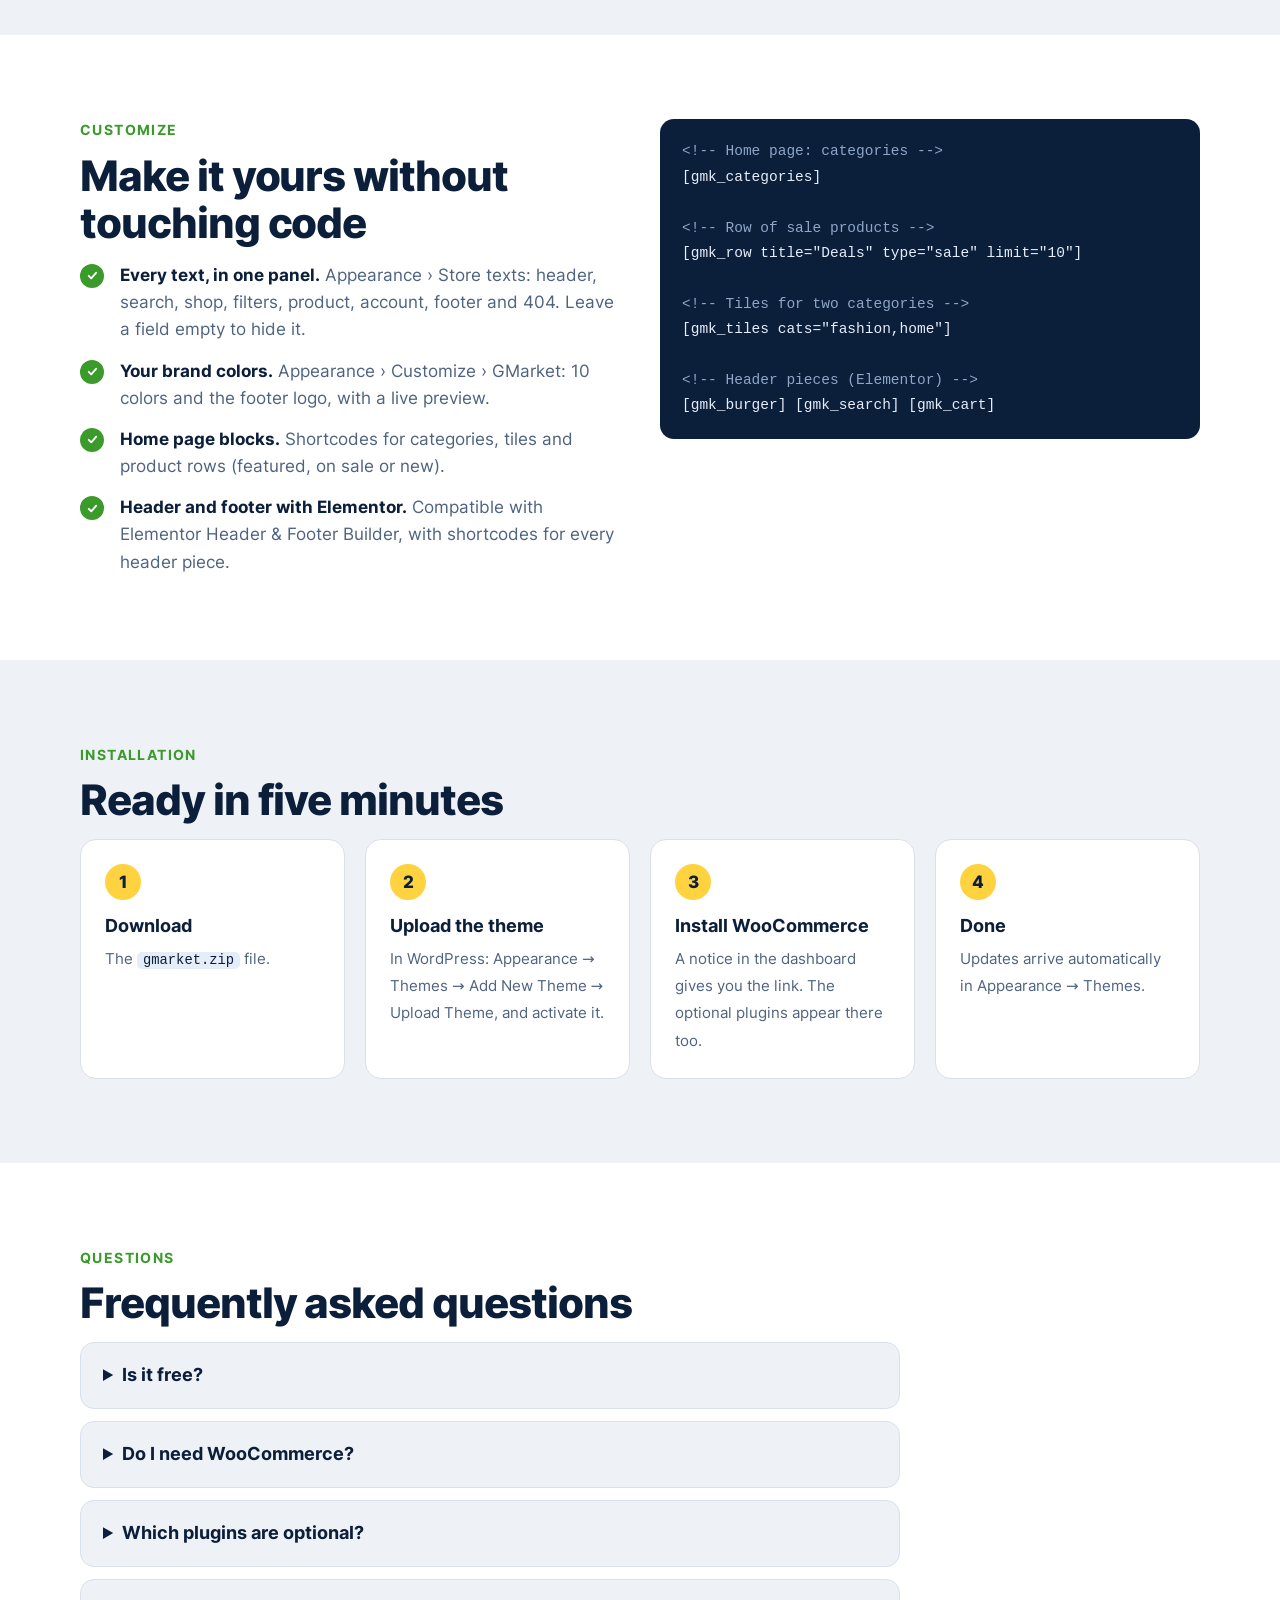
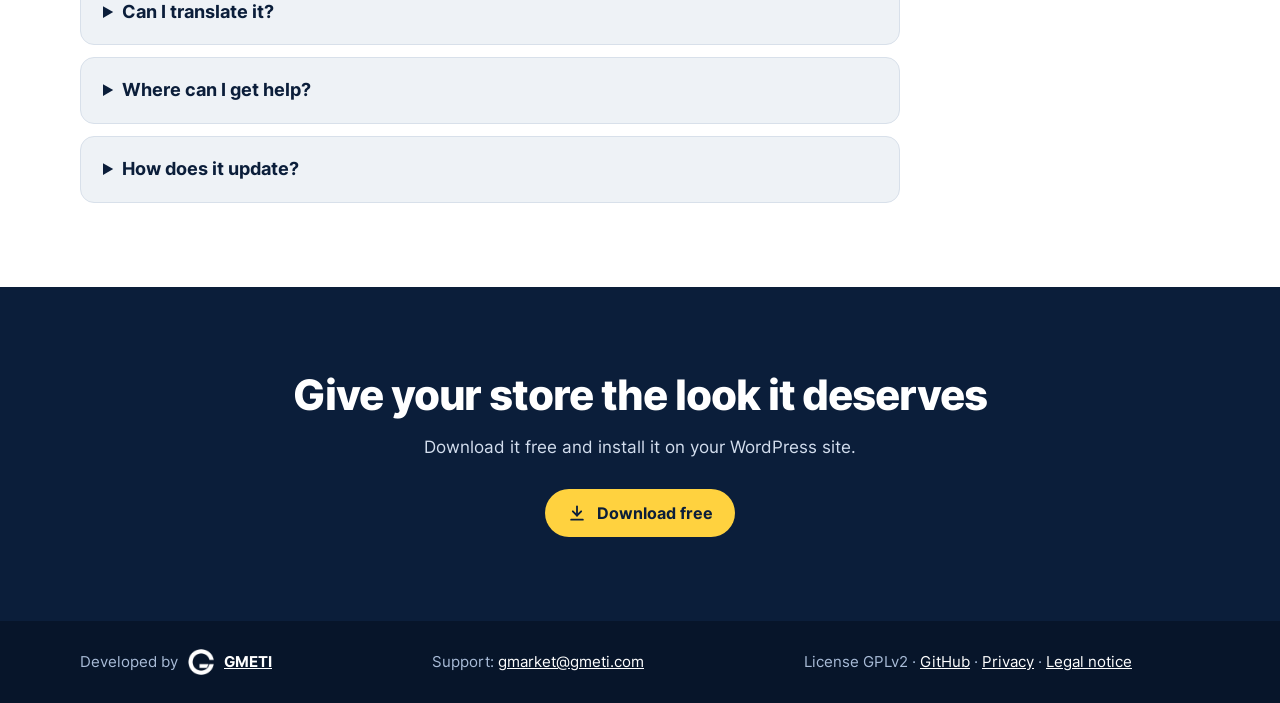
==== commit 792d9b74: "GMarket 1.0.2: letra Inter incluida y traducción al inglés - La letra Inter va en assets/fonts (SIL " ====
--- a/docs/index.html
+++ b/docs/index.html
@@ -14,9 +14,8 @@
 <meta property="og:image" content="https://wpdesigndev.github.io/gmarket/img/social-preview.png">
 <meta property="og:url" content="https://wpdesigndev.github.io/gmarket/">
 <meta name="twitter:card" content="summary_large_image">
-<link rel="preconnect" href="https://fonts.googleapis.com">
-<link rel="preconnect" href="https://fonts.gstatic.com" crossorigin>
-<link href="https://fonts.googleapis.com/css2?family=Inter:wght@400;500;600;700;800&display=swap" rel="stylesheet">
+<link rel="preload" href="fonts/inter-latin.woff2" as="font" type="font/woff2" crossorigin>
+<link rel="stylesheet" href="fonts/inter.css">
 <style>
 :root {
 	--deep: #0b1e3a;
@@ -205,7 +204,7 @@
 				</a>
 				<a class="btn btn-ghost" href="demo/" data-en="Try the demo">Probar la demo</a>
 			</div>
-			<p class="meta" data-en="Requires WooCommerce · WordPress 6.4+ · PHP 7.4+ · Ready for translation">Requiere WooCommerce · WordPress 6.4+ · PHP 7.4+ · Listo para traducir</p>
+			<p class="meta" data-en="Requires WooCommerce · WordPress 6.4+ · PHP 7.4+ · Spanish and English">Requiere WooCommerce · WordPress 6.4+ · PHP 7.4+ · Español e inglés</p>
 		</div>
 		<div class="hero-media">
 			<span class="shot"><img src="img/portada.png" data-en-src="img/en/portada.png" alt="Portada de una tienda con GMarket: cabecera con buscador por categorías, menú de categorías y bloques de productos" data-en-alt="Home page of a store using GMarket: header with category search, category menu and product blocks" width="1200" height="900"></span>
@@ -273,10 +272,10 @@
 [gmk_categories]
 
 <span class="c" data-en="&lt;!-- Row of sale products --&gt;">&lt;!-- Fila de productos en oferta --&gt;</span>
-[gmk_row title="Ofertas" type="sale" limit="10"]
+[gmk_row title="<span data-en="Deals">Ofertas</span>" type="sale" limit="10"]
 
 <span class="c" data-en="&lt;!-- Tiles for two categories --&gt;">&lt;!-- Mosaico de dos categorías --&gt;</span>
-[gmk_tiles cats="moda,hogar"]
+[gmk_tiles cats="<span data-en="fashion,home">moda,hogar</span>"]
 
 <span class="c" data-en="&lt;!-- Header pieces (Elementor) --&gt;">&lt;!-- Piezas de cabecera (Elementor) --&gt;</span>
 [gmk_burger] [gmk_search] [gmk_cart]</code></pre>
@@ -315,7 +314,7 @@
 			</details>
 			<details>
 				<summary data-en="Can I translate it?">¿Se puede traducir?</summary>
-				<p data-en-h="Yes. It includes the &lt;code&gt;languages/gmarket.pot&lt;/code&gt; template to translate it with Poedit or Loco Translate, and every store text can be changed from the panel.">Sí. Incluye la plantilla <code>languages/gmarket.pot</code> para traducirlo con Poedit o Loco Translate, y todos los textos de la tienda se cambian desde el panel.</p>
+				<p data-en-h="Yes. It comes in Spanish and English (it follows the language of your WordPress), it includes the &lt;code&gt;languages/gmarket.pot&lt;/code&gt; template to translate it into other languages with Poedit or Loco Translate, and every store text can be changed from the panel.">Sí. Viene en español e inglés (sigue el idioma de tu WordPress), incluye la plantilla <code>languages/gmarket.pot</code> para traducirlo a otros idiomas con Poedit o Loco Translate, y todos los textos de la tienda se cambian desde el panel.</p>
 			</details>
 			<details>
 				<summary data-en="Where can I get help?">¿Dónde pido ayuda?</summary>
--- a/docs/fonts/inter.css
+++ b/docs/fonts/inter.css
@@ -0,0 +1,18 @@
+/* Letra Inter incluida en la web (SIL OFL, ver OFL.txt): no se conecta a Google Fonts */
+@font-face {
+	font-family: "Inter";
+	font-style: normal;
+	font-weight: 100 900;
+	font-display: swap;
+	src: url("inter-latin-ext.woff2") format("woff2");
+	unicode-range: U+0100-02AF, U+0304, U+0308, U+0329, U+1E00-1E9F, U+1EF2-1EFF, U+2020, U+20A0-20AB, U+20AD-20CF, U+2113, U+2C60-2C7F, U+A720-A7FF;
+}
+@font-face {
+	font-family: "Inter";
+	font-style: normal;
+	font-weight: 100 900;
+	font-display: swap;
+	src: url("inter-latin.woff2") format("woff2");
+	unicode-range: U+0000-00FF, U+0131, U+0152-0153, U+02BB-02BC, U+02C6, U+02DA, U+02DC, U+0304, U+0308, U+0329, U+2000-206F, U+2074, U+20AC, U+2122, U+2191, U+2193, U+2212, U+2215, U+FEFF, U+FFFD;
+}
+
